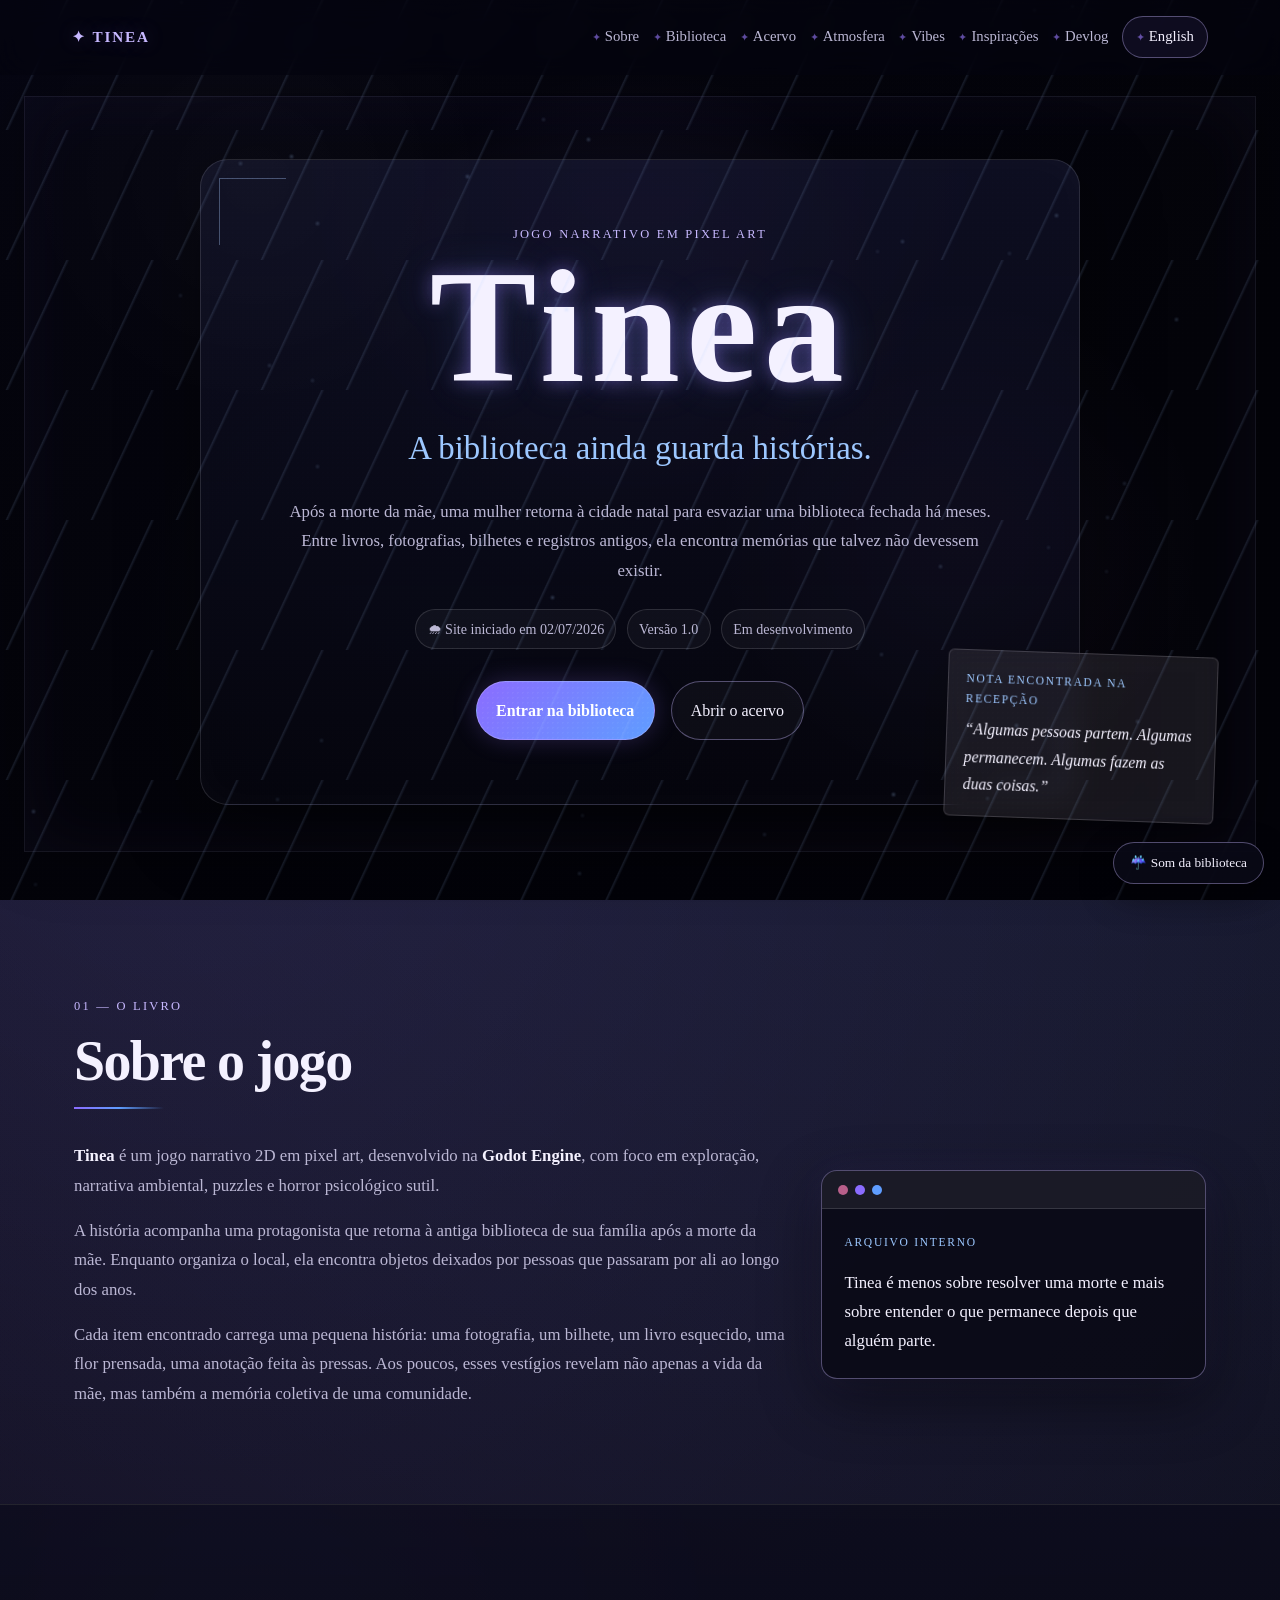
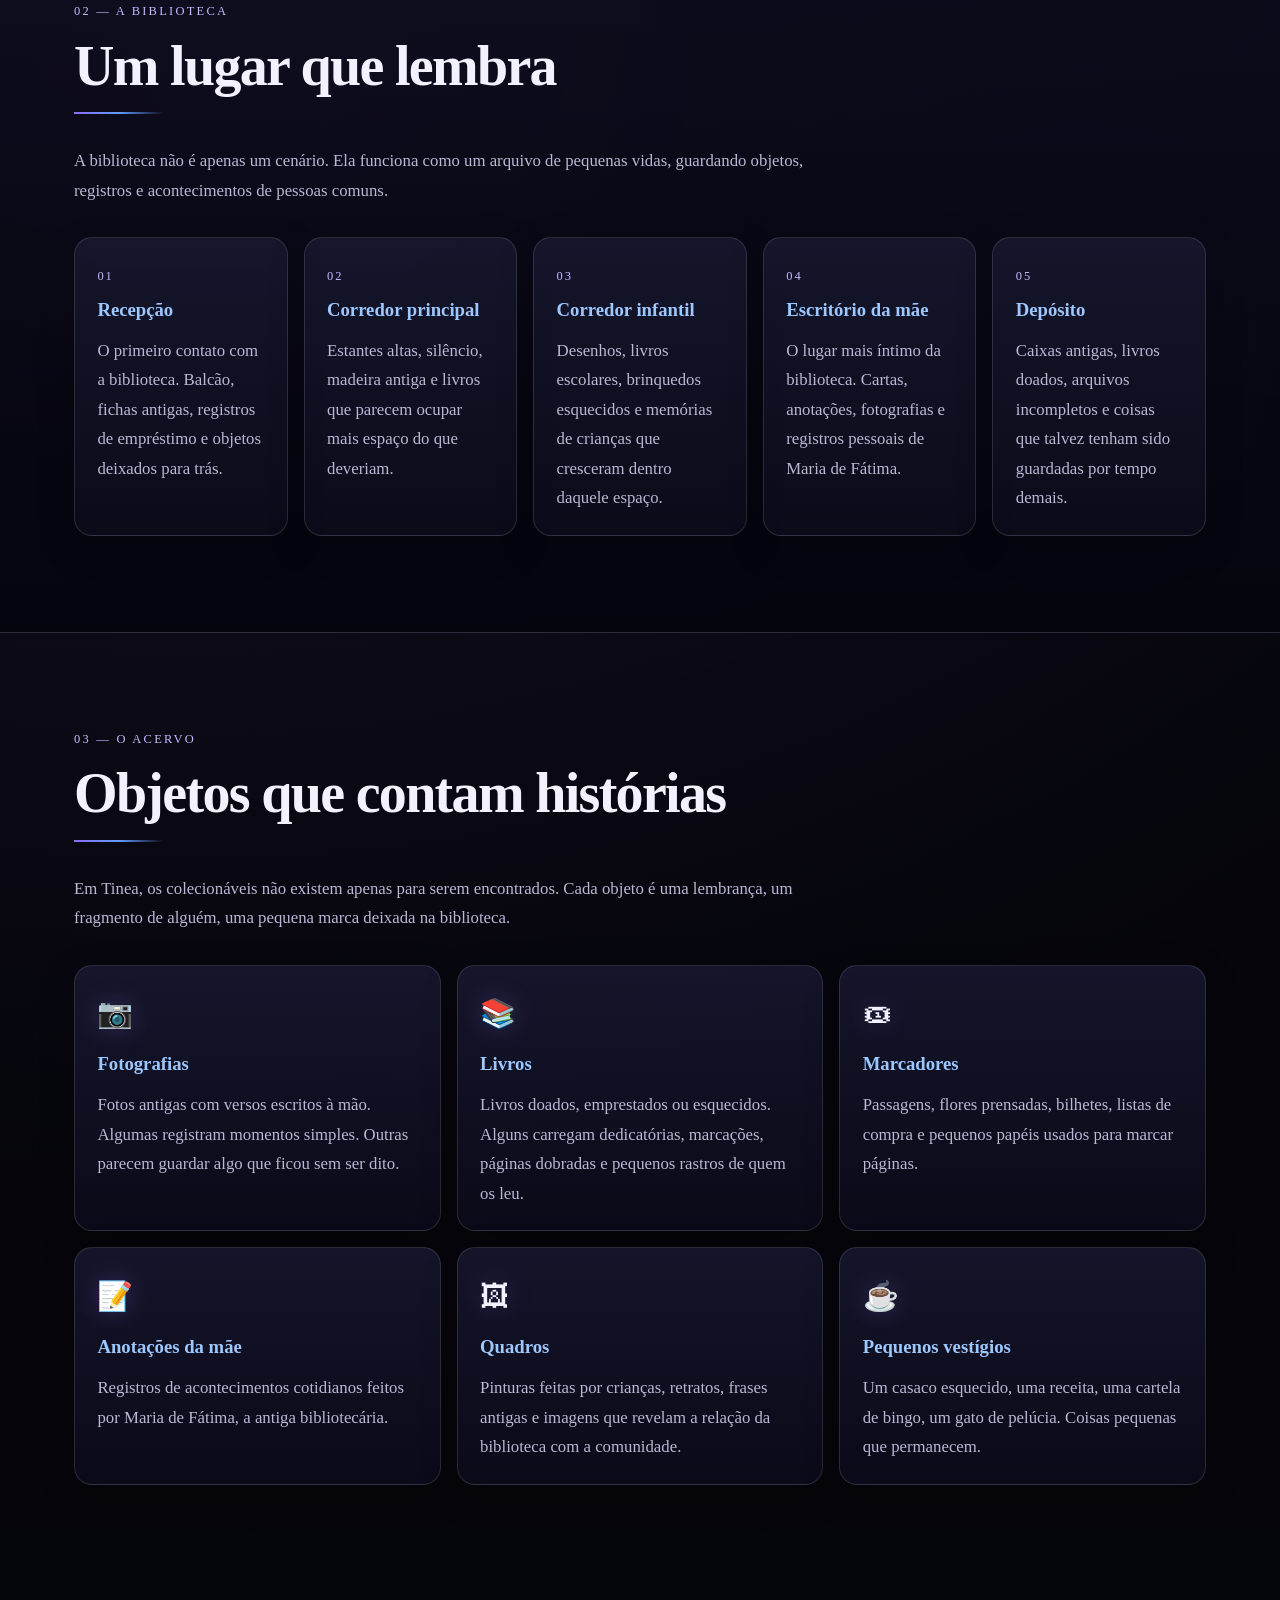
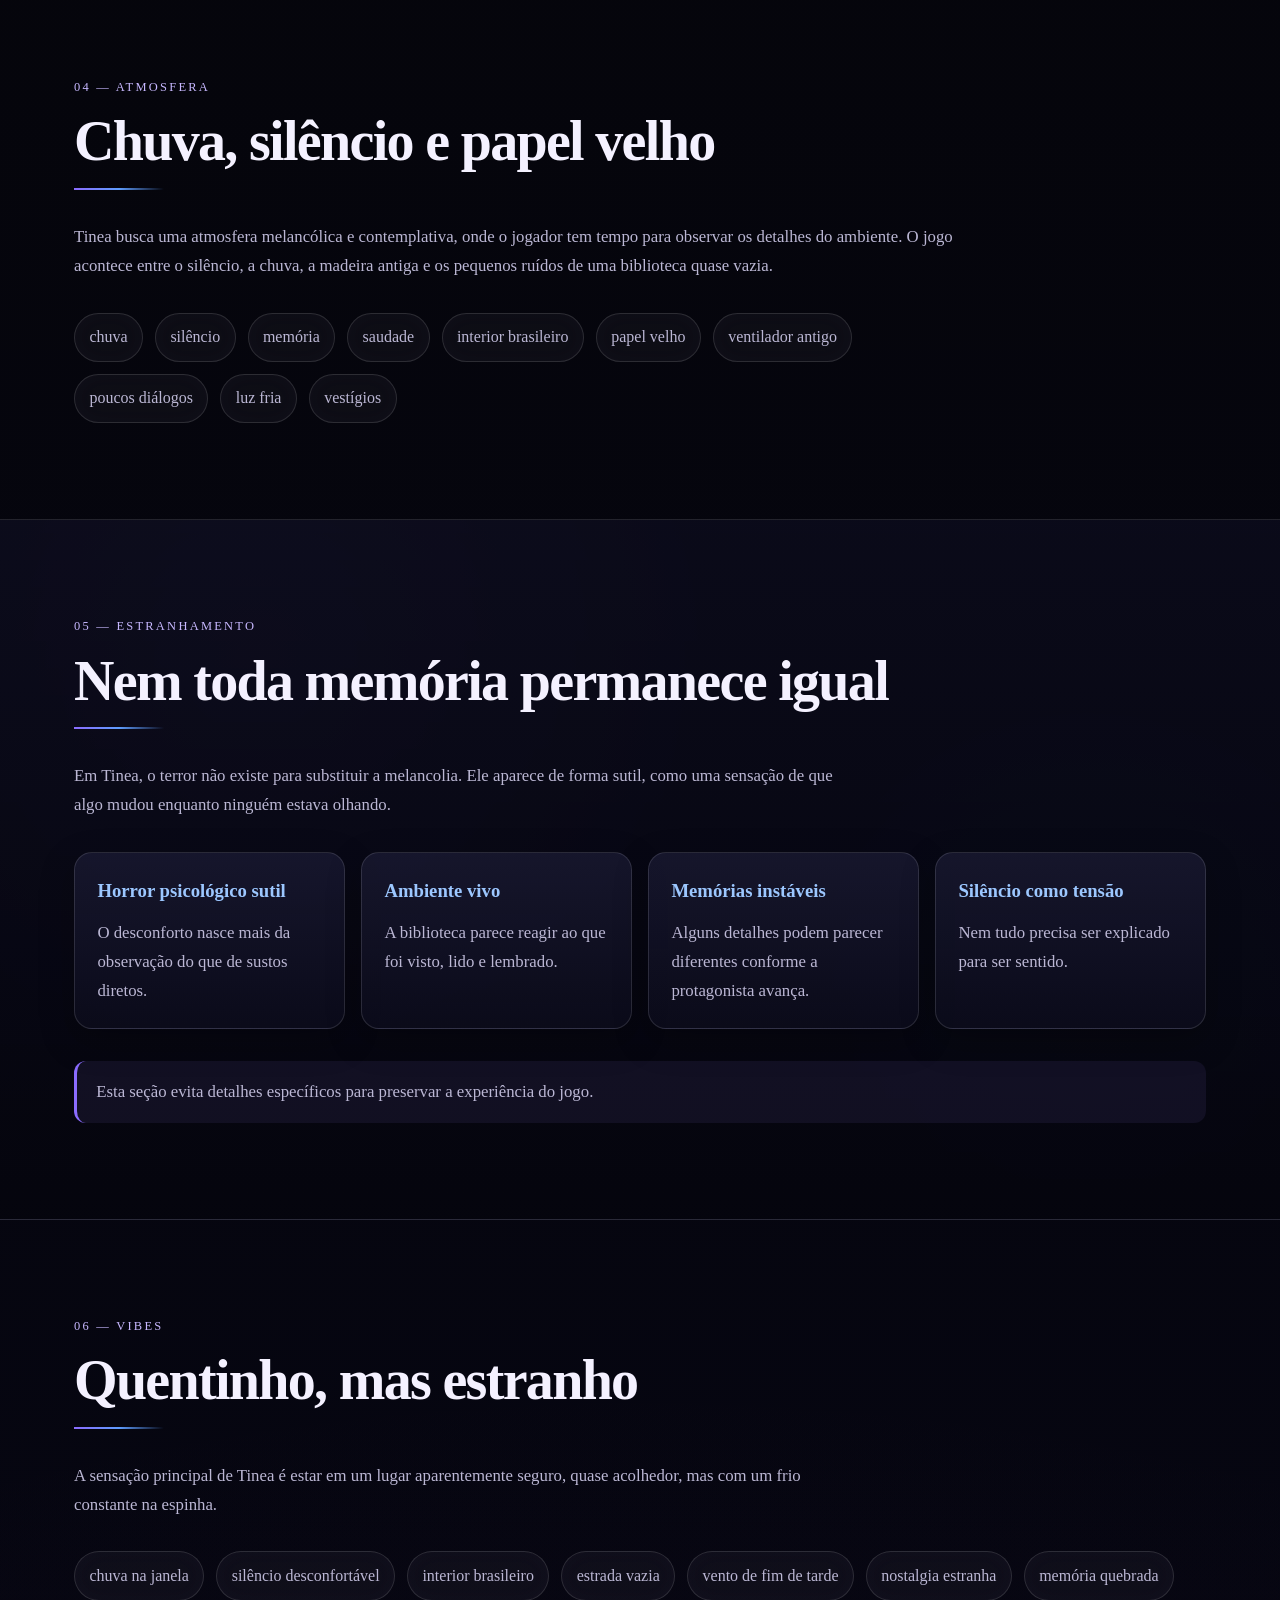
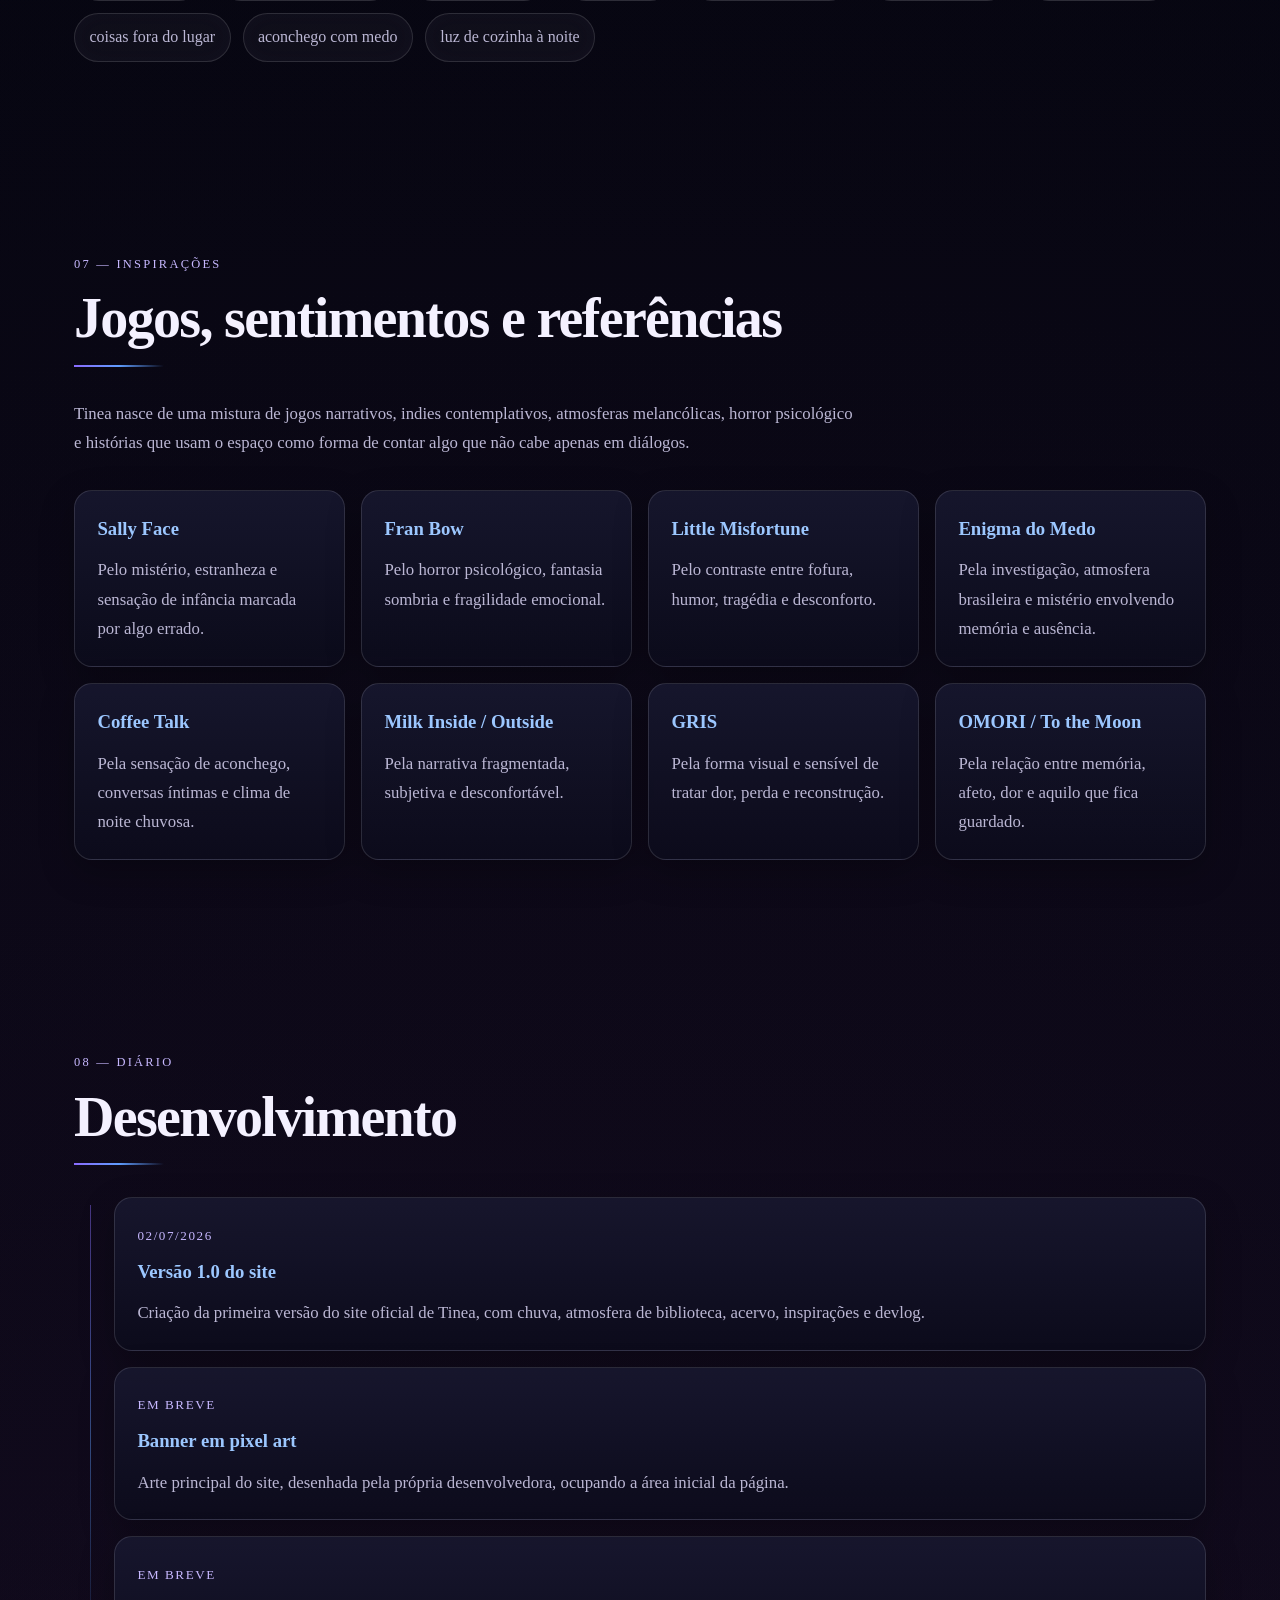
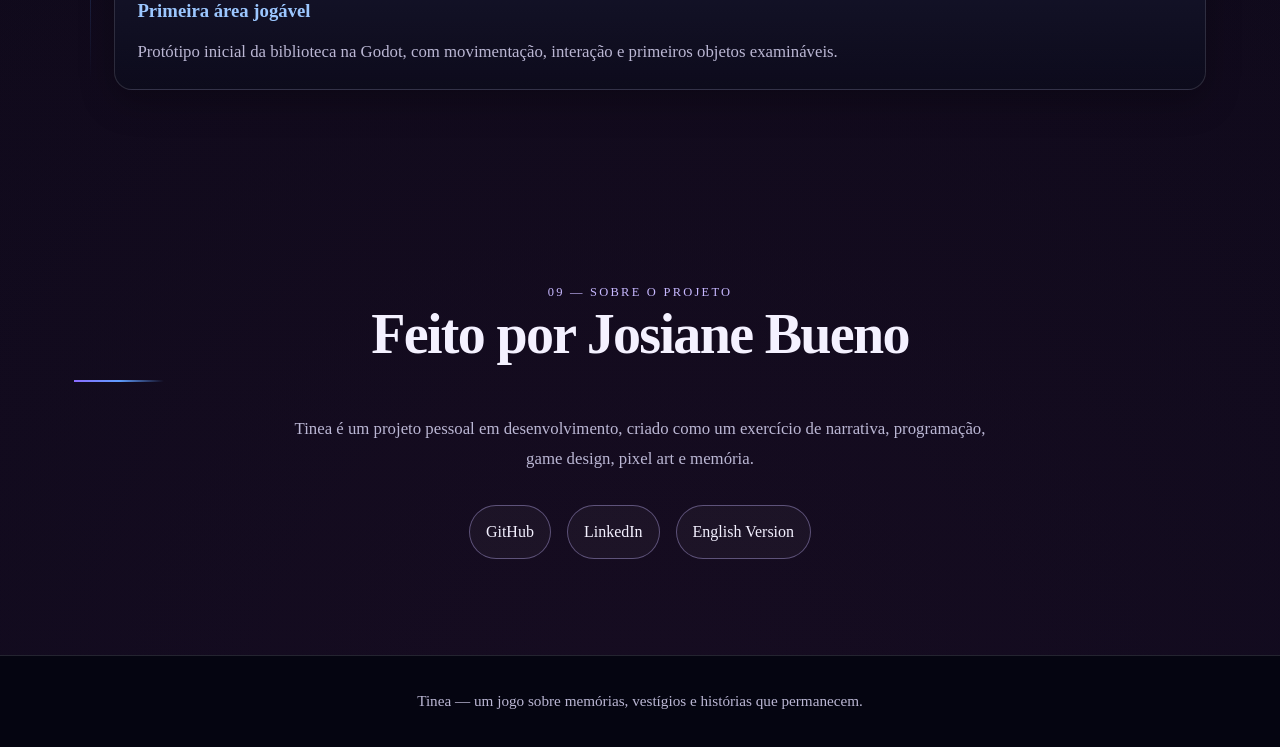
==== index.html @ 586c5338 "V1.0" ====
<!DOCTYPE html>
<html lang="pt-BR">
<head>
  <meta charset="UTF-8" />
  <meta name="viewport" content="width=device-width, initial-scale=1.0" />

  <title>Tinea | Jogo narrativo em pixel art</title>

  <meta
    name="description"
    content="Tinea é um jogo narrativo 2D em pixel art sobre memória, luto, chuva, biblioteca, pequenos vestígios e histórias que permanecem depois que alguém parte."
  />

  <link rel="stylesheet" href="style.css" />
</head>

<body>
  <div class="rain-layer" aria-hidden="true"></div>
  <div class="noise-layer" aria-hidden="true"></div>

  <button class="audio-toggle" type="button" aria-label="Ligar som ambiente">
    ☔ Som da biblioteca
  </button>

  <header class="site-header">
    <nav class="navbar">
      <a href="#inicio" class="logo">✦ Tinea</a>

      <div class="nav-links">
        <a href="#sobre">Sobre</a>
        <a href="#biblioteca">Biblioteca</a>
        <a href="#acervo">Acervo</a>
        <a href="#atmosfera">Atmosfera</a>
        <a href="#vibes">Vibes</a>
        <a href="#inspiracoes">Inspirações</a>
        <a href="#desenvolvimento">Devlog</a>
        <a href="en.html" class="language-button">English</a>
      </div>
    </nav>
  </header>

  <main>
    <section id="inicio" class="hero">
      <div class="hero-frame">
        <p class="eyebrow">jogo narrativo em pixel art</p>

        <h1>Tinea</h1>

        <p class="hero-subtitle">
          A biblioteca ainda guarda histórias.
        </p>

        <p class="hero-description">
          Após a morte da mãe, uma mulher retorna à cidade natal para esvaziar
          uma biblioteca fechada há meses. Entre livros, fotografias, bilhetes
          e registros antigos, ela encontra memórias que talvez não devessem existir.
        </p>

        <div class="status-row">
          <span>🌧 Site iniciado em 02/07/2026</span>
          <span>Versão 1.0</span>
          <span>Em desenvolvimento</span>
        </div>

        <div class="hero-buttons">
          <a href="#sobre" class="primary-button">Entrar na biblioteca</a>
          <a href="#acervo" class="secondary-button">Abrir o acervo</a>
        </div>
      </div>

      <div class="hero-note">
        <span>nota encontrada na recepção</span>
        <p>“Algumas pessoas partem. Algumas permanecem. Algumas fazem as duas coisas.”</p>
      </div>
    </section>

    <section id="sobre" class="section">
      <div class="section-header">
        <p class="section-label">01 — O livro</p>
        <h2>Sobre o jogo</h2>
      </div>

      <div class="two-columns">
        <div>
          <p>
            <strong>Tinea</strong> é um jogo narrativo 2D em pixel art,
            desenvolvido na <strong>Godot Engine</strong>, com foco em exploração,
            narrativa ambiental, puzzles e horror psicológico sutil.
          </p>

          <p>
            A história acompanha uma protagonista que retorna à antiga biblioteca
            de sua família após a morte da mãe. Enquanto organiza o local, ela
            encontra objetos deixados por pessoas que passaram por ali ao longo
            dos anos.
          </p>

          <p>
            Cada item encontrado carrega uma pequena história: uma fotografia,
            um bilhete, um livro esquecido, uma flor prensada, uma anotação feita
            às pressas. Aos poucos, esses vestígios revelam não apenas a vida da
            mãe, mas também a memória coletiva de uma comunidade.
          </p>
        </div>

        <aside class="pixel-window">
          <div class="window-bar">
            <span></span>
            <span></span>
            <span></span>
          </div>

          <div class="window-content">
            <p class="mini-title">arquivo interno</p>
            <p>
              Tinea é menos sobre resolver uma morte e mais sobre entender
              o que permanece depois que alguém parte.
            </p>
          </div>
        </aside>
      </div>
    </section>

    <section id="biblioteca" class="section dark-section">
      <div class="section-header">
        <p class="section-label">02 — A biblioteca</p>
        <h2>Um lugar que lembra</h2>
      </div>

      <p class="section-intro">
        A biblioteca não é apenas um cenário. Ela funciona como um arquivo de
        pequenas vidas, guardando objetos, registros e acontecimentos de pessoas comuns.
      </p>

      <div class="location-grid">
        <article class="location-card">
          <span class="room-number">01</span>
          <h3>Recepção</h3>
          <p>O primeiro contato com a biblioteca. Balcão, fichas antigas, registros de empréstimo e objetos deixados para trás.</p>
        </article>

        <article class="location-card">
          <span class="room-number">02</span>
          <h3>Corredor principal</h3>
          <p>Estantes altas, silêncio, madeira antiga e livros que parecem ocupar mais espaço do que deveriam.</p>
        </article>

        <article class="location-card">
          <span class="room-number">03</span>
          <h3>Corredor infantil</h3>
          <p>Desenhos, livros escolares, brinquedos esquecidos e memórias de crianças que cresceram dentro daquele espaço.</p>
        </article>

        <article class="location-card">
          <span class="room-number">04</span>
          <h3>Escritório da mãe</h3>
          <p>O lugar mais íntimo da biblioteca. Cartas, anotações, fotografias e registros pessoais de Maria de Fátima.</p>
        </article>

        <article class="location-card">
          <span class="room-number">05</span>
          <h3>Depósito</h3>
          <p>Caixas antigas, livros doados, arquivos incompletos e coisas que talvez tenham sido guardadas por tempo demais.</p>
        </article>
      </div>
    </section>

    <section id="acervo" class="section">
      <div class="section-header">
        <p class="section-label">03 — O acervo</p>
        <h2>Objetos que contam histórias</h2>
      </div>

      <p class="section-intro">
        Em Tinea, os colecionáveis não existem apenas para serem encontrados.
        Cada objeto é uma lembrança, um fragmento de alguém, uma pequena marca
        deixada na biblioteca.
      </p>

      <div class="collection-grid">
        <article class="collection-card">
          <span class="card-icon">📷</span>
          <h3>Fotografias</h3>
          <p>Fotos antigas com versos escritos à mão. Algumas registram momentos simples. Outras parecem guardar algo que ficou sem ser dito.</p>
        </article>

        <article class="collection-card">
          <span class="card-icon">📚</span>
          <h3>Livros</h3>
          <p>Livros doados, emprestados ou esquecidos. Alguns carregam dedicatórias, marcações, páginas dobradas e pequenos rastros de quem os leu.</p>
        </article>

        <article class="collection-card">
          <span class="card-icon">🎟</span>
          <h3>Marcadores</h3>
          <p>Passagens, flores prensadas, bilhetes, listas de compra e pequenos papéis usados para marcar páginas.</p>
        </article>

        <article class="collection-card">
          <span class="card-icon">📝</span>
          <h3>Anotações da mãe</h3>
          <p>Registros de acontecimentos cotidianos feitos por Maria de Fátima, a antiga bibliotecária.</p>
        </article>

        <article class="collection-card">
          <span class="card-icon">🖼</span>
          <h3>Quadros</h3>
          <p>Pinturas feitas por crianças, retratos, frases antigas e imagens que revelam a relação da biblioteca com a comunidade.</p>
        </article>

        <article class="collection-card">
          <span class="card-icon">☕</span>
          <h3>Pequenos vestígios</h3>
          <p>Um casaco esquecido, uma receita, uma cartela de bingo, um gato de pelúcia. Coisas pequenas que permanecem.</p>
        </article>
      </div>
    </section>

    <section id="atmosfera" class="section atmosphere-section">
      <div class="section-header">
        <p class="section-label">04 — Atmosfera</p>
        <h2>Chuva, silêncio e papel velho</h2>
      </div>

      <div class="atmosphere-content">
        <p>
          Tinea busca uma atmosfera melancólica e contemplativa, onde o jogador
          tem tempo para observar os detalhes do ambiente. O jogo acontece entre
          o silêncio, a chuva, a madeira antiga e os pequenos ruídos de uma
          biblioteca quase vazia.
        </p>

        <div class="word-list">
          <span>chuva</span>
          <span>silêncio</span>
          <span>memória</span>
          <span>saudade</span>
          <span>interior brasileiro</span>
          <span>papel velho</span>
          <span>ventilador antigo</span>
          <span>poucos diálogos</span>
          <span>luz fria</span>
          <span>vestígios</span>
        </div>
      </div>
    </section>

    <section id="estranhamento" class="section dark-section">
      <div class="section-header">
        <p class="section-label">05 — Estranhamento</p>
        <h2>Nem toda memória permanece igual</h2>
      </div>

      <p class="section-intro">
        Em Tinea, o terror não existe para substituir a melancolia. Ele aparece
        de forma sutil, como uma sensação de que algo mudou enquanto ninguém
        estava olhando.
      </p>

      <div class="feature-list">
        <div class="feature-item">
          <h3>Horror psicológico sutil</h3>
          <p>O desconforto nasce mais da observação do que de sustos diretos.</p>
        </div>

        <div class="feature-item">
          <h3>Ambiente vivo</h3>
          <p>A biblioteca parece reagir ao que foi visto, lido e lembrado.</p>
        </div>

        <div class="feature-item">
          <h3>Memórias instáveis</h3>
          <p>Alguns detalhes podem parecer diferentes conforme a protagonista avança.</p>
        </div>

        <div class="feature-item">
          <h3>Silêncio como tensão</h3>
          <p>Nem tudo precisa ser explicado para ser sentido.</p>
        </div>
      </div>

      <p class="spoiler-note">
        Esta seção evita detalhes específicos para preservar a experiência do jogo.
      </p>
    </section>

    <section id="vibes" class="section vibe-section">
      <div class="section-header">
        <p class="section-label">06 — Vibes</p>
        <h2>Quentinho, mas estranho</h2>
      </div>

      <p class="section-intro">
        A sensação principal de Tinea é estar em um lugar aparentemente seguro,
        quase acolhedor, mas com um frio constante na espinha.
      </p>

      <div class="vibe-grid">
        <span>chuva na janela</span>
        <span>silêncio desconfortável</span>
        <span>interior brasileiro</span>
        <span>estrada vazia</span>
        <span>vento de fim de tarde</span>
        <span>nostalgia estranha</span>
        <span>memória quebrada</span>
        <span>coisas fora do lugar</span>
        <span>aconchego com medo</span>
        <span>luz de cozinha à noite</span>
      </div>
    </section>

    <section id="inspiracoes" class="section inspiration-section">
      <div class="section-header">
        <p class="section-label">07 — Inspirações</p>
        <h2>Jogos, sentimentos e referências</h2>
      </div>

      <p class="section-intro">
        Tinea nasce de uma mistura de jogos narrativos, indies contemplativos,
        atmosferas melancólicas, horror psicológico e histórias que usam o espaço
        como forma de contar algo que não cabe apenas em diálogos.
      </p>

      <div class="inspiration-grid">
        <article class="inspiration-card">
          <h3>Sally Face</h3>
          <p>Pelo mistério, estranheza e sensação de infância marcada por algo errado.</p>
        </article>

        <article class="inspiration-card">
          <h3>Fran Bow</h3>
          <p>Pelo horror psicológico, fantasia sombria e fragilidade emocional.</p>
        </article>

        <article class="inspiration-card">
          <h3>Little Misfortune</h3>
          <p>Pelo contraste entre fofura, humor, tragédia e desconforto.</p>
        </article>

        <article class="inspiration-card">
          <h3>Enigma do Medo</h3>
          <p>Pela investigação, atmosfera brasileira e mistério envolvendo memória e ausência.</p>
        </article>

        <article class="inspiration-card">
          <h3>Coffee Talk</h3>
          <p>Pela sensação de aconchego, conversas íntimas e clima de noite chuvosa.</p>
        </article>

        <article class="inspiration-card">
          <h3>Milk Inside / Outside</h3>
          <p>Pela narrativa fragmentada, subjetiva e desconfortável.</p>
        </article>

        <article class="inspiration-card">
          <h3>GRIS</h3>
          <p>Pela forma visual e sensível de tratar dor, perda e reconstrução.</p>
        </article>

        <article class="inspiration-card">
          <h3>OMORI / To the Moon</h3>
          <p>Pela relação entre memória, afeto, dor e aquilo que fica guardado.</p>
        </article>
      </div>
    </section>

    <section id="desenvolvimento" class="section">
      <div class="section-header">
        <p class="section-label">08 — Diário</p>
        <h2>Desenvolvimento</h2>
      </div>

      <div class="timeline">
        <article class="timeline-item">
          <span class="timeline-date">02/07/2026</span>
          <h3>Versão 1.0 do site</h3>
          <p>
            Criação da primeira versão do site oficial de Tinea, com chuva,
            atmosfera de biblioteca, acervo, inspirações e devlog.
          </p>
        </article>

        <article class="timeline-item">
          <span class="timeline-date">Em breve</span>
          <h3>Banner em pixel art</h3>
          <p>
            Arte principal do site, desenhada pela própria desenvolvedora,
            ocupando a área inicial da página.
          </p>
        </article>

        <article class="timeline-item">
          <span class="timeline-date">Em breve</span>
          <h3>Primeira área jogável</h3>
          <p>
            Protótipo inicial da biblioteca na Godot, com movimentação,
            interação e primeiros objetos examináveis.
          </p>
        </article>
      </div>
    </section>

    <section id="contato" class="section contact-section">
      <div class="section-header">
        <p class="section-label">09 — Sobre o projeto</p>
        <h2>Feito por Josiane Bueno</h2>
      </div>

      <p>
        Tinea é um projeto pessoal em desenvolvimento, criado como um exercício
        de narrativa, programação, game design, pixel art e memória.
      </p>

      <div class="contact-links">
        <a href="https://github.com/Satomoit" target="_blank">GitHub</a>
        <a href="https://www.linkedin.com/in/josiane-de-f%C3%A1tima-bueno-362461326/" target="_blank">LinkedIn</a>
        <a href="en.html">English Version</a>
      </div>
    </section>
  </main>

  <footer class="footer">
    <p>Tinea — um jogo sobre memórias, vestígios e histórias que permanecem.</p>
  </footer>

  <script src="script.js"></script>
</body>
</html>
---- style.css ----
:root {
  --bg: #05050b;
  --bg-2: #09091a;
  --bg-soft: #101126;
  --bg-card: rgba(18, 18, 36, 0.78);

  --text: #f4f1ff;
  --muted: #bbb7d4;

  --purple: #9b7cff;
  --purple-soft: #c7b8ff;
  --purple-dark: #4c367a;

  --blue: #6aa9ff;
  --blue-soft: #a8ccff;
  --blue-dark: #273f78;

  --wine: #7c2f58;
  --wine-soft: #b85f8a;

  --border: rgba(244, 241, 255, 0.13);
  --border-strong: rgba(199, 184, 255, 0.38);

  --shadow: rgba(0, 0, 0, 0.62);
  --glow-purple: rgba(155, 124, 255, 0.35);
  --glow-blue: rgba(106, 169, 255, 0.22);
}

* {
  box-sizing: border-box;
  margin: 0;
  padding: 0;
}

html {
  scroll-behavior: smooth;
  background: var(--bg);
}

body {
  min-height: 100vh;
  color: var(--text);
  font-family: Georgia, "Times New Roman", serif;
  line-height: 1.75;
  overflow-x: hidden;
  background:
    radial-gradient(circle at 15% 10%, rgba(155, 124, 255, 0.18), transparent 32%),
    radial-gradient(circle at 85% 0%, rgba(106, 169, 255, 0.14), transparent 30%),
    radial-gradient(circle at 50% 100%, rgba(124, 47, 88, 0.13), transparent 36%),
    linear-gradient(180deg, #030309 0%, var(--bg) 42%, #070719 100%);
}

body::before {
  content: "";
  position: fixed;
  inset: 0;
  pointer-events: none;
  z-index: 0;
  background:
    linear-gradient(rgba(255, 255, 255, 0.025) 1px, transparent 1px),
    linear-gradient(90deg, rgba(255, 255, 255, 0.022) 1px, transparent 1px);
  background-size: 26px 26px;
  mask-image: linear-gradient(to bottom, black, transparent 92%);
  opacity: 0.24;
}

body::after {
  content: "";
  position: fixed;
  inset: 0;
  pointer-events: none;
  z-index: 0;
  background:
    radial-gradient(circle at 20% 20%, rgba(255, 255, 255, 0.04), transparent 18%),
    radial-gradient(circle at 75% 60%, rgba(155, 124, 255, 0.06), transparent 22%);
  mix-blend-mode: screen;
  opacity: 0.5;
}

a {
  color: inherit;
  text-decoration: none;
}

p {
  color: var(--muted);
  font-size: 1.05rem;
}

strong {
  color: var(--text);
}

/* Layers */

.rain-layer,
.noise-layer {
  position: fixed;
  inset: 0;
  pointer-events: none;
}

.rain-layer {
  z-index: 2;
  opacity: 0.22;
  overflow: hidden;
  background-image:
    linear-gradient(115deg, transparent 0%, transparent 45%, rgba(168, 204, 255, 0.55) 46%, transparent 48%, transparent 100%);
  background-size: 85px 130px;
  animation: rainFall 0.8s linear infinite;
}

.noise-layer {
  z-index: 3;
  opacity: 0.07;
  background-image:
    radial-gradient(circle, rgba(255,255,255,0.65) 1px, transparent 1px);
  background-size: 5px 5px;
  mix-blend-mode: overlay;
}

.rain-drop {
  position: absolute;
  top: -120px;
  width: 1px;
  height: 90px;
  background: linear-gradient(
    to bottom,
    transparent,
    rgba(168, 204, 255, 0.65),
    transparent
  );
  transform: rotate(14deg);
  animation: rainDropFall linear infinite;
}

@keyframes rainFall {
  from {
    background-position: 0 0;
  }

  to {
    background-position: -85px 130px;
  }
}

@keyframes rainDropFall {
  from {
    transform: translateY(-120px) translateX(0) rotate(14deg);
  }

  to {
    transform: translateY(120vh) translateX(-70px) rotate(14deg);
  }
}

/* Header */

.site-header {
  position: fixed;
  top: 0;
  width: 100%;
  z-index: 50;
  background: rgba(5, 5, 14, 0.58);
  border-bottom: 1px solid transparent;
  backdrop-filter: blur(14px);
  transition: 0.3s ease;
}

.site-header.scrolled {
  background: rgba(5, 5, 14, 0.92);
  border-bottom: 1px solid var(--border);
  box-shadow: 0 8px 40px rgba(0, 0, 0, 0.35);
}

.navbar {
  max-width: 1180px;
  margin: 0 auto;
  padding: 1rem 1.4rem;
  display: flex;
  justify-content: space-between;
  align-items: center;
  gap: 1rem;
  position: relative;
  z-index: 4;
}

.logo {
  font-weight: 700;
  letter-spacing: 0.12em;
  color: var(--purple-soft);
  text-transform: uppercase;
  font-size: 0.95rem;
  text-shadow: 0 0 18px var(--glow-purple);
}

.nav-links {
  display: flex;
  align-items: center;
  gap: 0.85rem;
  flex-wrap: wrap;
  font-size: 0.92rem;
}

.nav-links a {
  color: var(--muted);
  transition: 0.2s ease;
  position: relative;
}

.nav-links a::before {
  content: "✦";
  margin-right: 0.25rem;
  color: rgba(155, 124, 255, 0.6);
  font-size: 0.7rem;
}

.nav-links a:hover {
  color: var(--text);
  text-shadow: 0 0 14px var(--glow-blue);
}

.language-button {
  padding: 0.45rem 0.8rem;
  border: 1px solid var(--border-strong);
  border-radius: 999px;
  color: var(--text) !important;
  background: rgba(155, 124, 255, 0.08);
}

.language-button:hover {
  background: rgba(155, 124, 255, 0.16);
}

/* Audio */

.audio-toggle {
  position: fixed;
  right: 1rem;
  bottom: 1rem;
  z-index: 60;
  border: 1px solid var(--border-strong);
  border-radius: 999px;
  padding: 0.75rem 1rem;
  color: var(--text);
  background: rgba(10, 10, 24, 0.82);
  backdrop-filter: blur(12px);
  cursor: pointer;
  box-shadow: 0 14px 34px rgba(0, 0, 0, 0.35);
  transition: 0.2s ease;
  font-family: inherit;
}

.audio-toggle:hover {
  transform: translateY(-3px);
  background: rgba(155, 124, 255, 0.14);
}

.audio-toggle.is-playing {
  border-color: rgba(168, 204, 255, 0.7);
  box-shadow:
    0 14px 34px rgba(0, 0, 0, 0.35),
    0 0 24px rgba(106, 169, 255, 0.2);
}

/* Hero */

.hero {
  min-height: 100vh;
  padding: 9rem 1.5rem 5rem;
  display: flex;
  align-items: center;
  justify-content: center;
  position: relative;
  isolation: isolate;
}

.hero::before {
  content: "";
  position: absolute;
  inset: 0;
  z-index: -2;
  background:
    linear-gradient(rgba(3, 3, 9, 0.38), rgba(3, 3, 9, 0.92)),
    radial-gradient(circle at 50% 38%, rgba(155, 124, 255, 0.24), transparent 32%),
    radial-gradient(circle at 35% 70%, rgba(106, 169, 255, 0.13), transparent 30%),
    radial-gradient(circle at 70% 75%, rgba(124, 47, 88, 0.15), transparent 28%),
    linear-gradient(135deg, #080819, #030309 70%);
}

.hero::after {
  content: "";
  position: absolute;
  inset: 6rem 1.5rem 3rem;
  z-index: -1;
  border: 1px solid rgba(199, 184, 255, 0.12);
  box-shadow:
    inset 0 0 70px rgba(155, 124, 255, 0.06),
    0 0 70px rgba(0, 0, 0, 0.4);
  opacity: 0.8;
}

.hero-frame {
  width: min(880px, 100%);
  text-align: center;
  padding: clamp(2rem, 6vw, 4rem);
  border: 1px solid var(--border);
  border-radius: 28px;
  background:
    linear-gradient(180deg, rgba(16, 17, 38, 0.82), rgba(5, 5, 14, 0.72)),
    radial-gradient(circle at top, rgba(155, 124, 255, 0.15), transparent 45%);
  box-shadow:
    0 22px 80px rgba(0, 0, 0, 0.45),
    inset 0 0 40px rgba(255, 255, 255, 0.025);
  position: relative;
}

.hero-frame::before,
.hero-frame::after {
  content: "";
  position: absolute;
  width: 66px;
  height: 66px;
  border-color: rgba(168, 204, 255, 0.35);
  border-style: solid;
}

.hero-frame::before {
  left: 18px;
  top: 18px;
  border-width: 1px 0 0 1px;
}

.hero-frame::after {
  right: 18px;
  bottom: 18px;
  border-width: 0 1px 1px 0;
}

.eyebrow,
.section-label {
  color: var(--purple-soft);
  text-transform: uppercase;
  letter-spacing: 0.18em;
  font-size: 0.78rem;
  margin-bottom: 0.8rem;
}

.hero h1 {
  font-size: clamp(4.8rem, 13vw, 10rem);
  line-height: 0.85;
  color: var(--text);
  letter-spacing: 0.04em;
  text-shadow:
    0 0 18px rgba(155, 124, 255, 0.45),
    0 0 45px rgba(106, 169, 255, 0.2);
}

.hero-subtitle {
  margin-top: 1.6rem;
  font-size: clamp(1.4rem, 3vw, 2.05rem);
  color: var(--blue-soft);
}

.hero-description {
  max-width: 720px;
  margin: 1.2rem auto 0;
}

.status-row {
  margin: 1.5rem auto 0;
  max-width: 760px;
  display: flex;
  justify-content: center;
  gap: 0.65rem;
  flex-wrap: wrap;
}

.status-row span {
  padding: 0.42rem 0.7rem;
  border: 1px solid var(--border);
  border-radius: 999px;
  color: var(--muted);
  background: rgba(255, 255, 255, 0.035);
  font-size: 0.88rem;
}

.hero-buttons {
  margin-top: 2rem;
  display: flex;
  justify-content: center;
  gap: 1rem;
  flex-wrap: wrap;
}

.primary-button,
.secondary-button {
  padding: 0.9rem 1.2rem;
  border-radius: 999px;
  border: 1px solid var(--border-strong);
  transition: 0.2s ease;
  position: relative;
  overflow: hidden;
}

.primary-button {
  background: linear-gradient(135deg, var(--purple), var(--blue));
  color: white;
  font-weight: 700;
  box-shadow: 0 0 24px rgba(155, 124, 255, 0.22);
}

.secondary-button {
  background: rgba(255, 255, 255, 0.03);
  color: var(--text);
}

.primary-button:hover,
.secondary-button:hover {
  transform: translateY(-3px);
  box-shadow: 0 14px 32px var(--shadow);
}

.hero-note {
  position: absolute;
  right: clamp(1rem, 5vw, 5rem);
  bottom: clamp(1rem, 7vw, 5rem);
  max-width: 270px;
  padding: 1.1rem;
  transform: rotate(2deg);
  background: rgba(244, 241, 255, 0.08);
  border: 1px solid rgba(244, 241, 255, 0.16);
  border-radius: 6px;
  backdrop-filter: blur(10px);
  box-shadow: 0 20px 50px rgba(0,0,0,0.35);
}

.hero-note span {
  display: block;
  color: var(--blue-soft);
  font-size: 0.72rem;
  letter-spacing: 0.14em;
  text-transform: uppercase;
  margin-bottom: 0.45rem;
}

.hero-note p {
  color: var(--text);
  font-size: 0.98rem;
  font-style: italic;
}

/* Sections */

.section {
  max-width: 1180px;
  margin: 0 auto;
  padding: 6rem 1.5rem;
  position: relative;
  z-index: 4;
}

.dark-section {
  max-width: none;
  padding-inline: calc((100% - 1180px) / 2 + 1.5rem);
  background:
    linear-gradient(180deg, rgba(12, 12, 28, 0.86), rgba(5, 5, 14, 0.96)),
    radial-gradient(circle at 20% 20%, rgba(155, 124, 255, 0.14), transparent 42%),
    radial-gradient(circle at 85% 70%, rgba(106, 169, 255, 0.08), transparent 32%);
  border-block: 1px solid var(--border);
}

.section-header {
  margin-bottom: 2rem;
}

.section h2 {
  font-size: clamp(2rem, 5vw, 3.5rem);
  line-height: 1.08;
  letter-spacing: -0.03em;
}

.section h2::after {
  content: "";
  display: block;
  margin-top: 1rem;
  width: 90px;
  height: 2px;
  background: linear-gradient(90deg, var(--purple), var(--blue), transparent);
}

.section-intro {
  max-width: 780px;
  margin-bottom: 2rem;
}

.two-columns {
  display: grid;
  grid-template-columns: minmax(0, 1.3fr) minmax(260px, 0.7fr);
  gap: 2rem;
  align-items: center;
}

.two-columns p + p {
  margin-top: 1rem;
}

/* Window */

.pixel-window {
  border: 1px solid var(--border-strong);
  border-radius: 16px;
  overflow: hidden;
  background: rgba(10, 10, 22, 0.86);
  box-shadow:
    0 20px 60px rgba(0, 0, 0, 0.45),
    0 0 35px rgba(155, 124, 255, 0.08);
}

.window-bar {
  height: 38px;
  display: flex;
  align-items: center;
  gap: 0.45rem;
  padding: 0 1rem;
  background: rgba(244, 241, 255, 0.06);
  border-bottom: 1px solid var(--border);
}

.window-bar span {
  width: 10px;
  height: 10px;
  border-radius: 50%;
}

.window-bar span:nth-child(1) {
  background: var(--wine-soft);
}

.window-bar span:nth-child(2) {
  background: var(--purple);
}

.window-bar span:nth-child(3) {
  background: var(--blue);
}

.window-content {
  padding: 1.4rem;
}

.window-content .mini-title {
  color: var(--blue-soft);
  text-transform: uppercase;
  letter-spacing: 0.15em;
  font-size: 0.72rem;
  margin-bottom: 0.75rem;
}

.window-content p:last-child {
  color: var(--text);
}

/* Cards */

.location-grid,
.collection-grid,
.feature-list,
.inspiration-grid {
  display: grid;
  gap: 1rem;
}

.location-grid {
  grid-template-columns: repeat(5, 1fr);
}

.collection-grid {
  grid-template-columns: repeat(3, 1fr);
}

.feature-list,
.inspiration-grid {
  grid-template-columns: repeat(4, 1fr);
}

.location-card,
.collection-card,
.feature-item,
.inspiration-card,
.devlog-card,
.roadmap,
.timeline-item {
  border: 1px solid var(--border);
  background:
    linear-gradient(180deg, rgba(24, 24, 48, 0.86), rgba(12, 12, 28, 0.82));
  border-radius: 18px;
  padding: 1.4rem;
  box-shadow: 0 12px 34px rgba(0,0,0,0.25);
  transition: 0.22s ease;
  position: relative;
  overflow: hidden;
}

.location-card::before,
.collection-card::before,
.feature-item::before,
.inspiration-card::before,
.timeline-item::before {
  content: "";
  position: absolute;
  inset: 0;
  background:
    linear-gradient(135deg, rgba(155, 124, 255, 0.08), transparent 45%),
    radial-gradient(circle at 100% 0%, rgba(106, 169, 255, 0.08), transparent 35%);
  opacity: 0;
  transition: 0.22s ease;
}

.location-card:hover,
.collection-card:hover,
.feature-item:hover,
.inspiration-card:hover,
.timeline-item:hover {
  transform: translateY(-5px) rotate(-0.4deg);
  border-color: rgba(199, 184, 255, 0.45);
  box-shadow:
    0 18px 42px rgba(0,0,0,0.34),
    0 0 24px rgba(155, 124, 255, 0.1);
}

.location-card:hover::before,
.collection-card:hover::before,
.feature-item:hover::before,
.inspiration-card:hover::before,
.timeline-item:hover::before {
  opacity: 1;
}

.location-card h3,
.collection-card h3,
.feature-item h3,
.inspiration-card h3,
.roadmap h3,
.devlog-card h3,
.timeline-item h3 {
  color: var(--blue-soft);
  margin-bottom: 0.6rem;
  position: relative;
}

.location-card p,
.collection-card p,
.feature-item p,
.inspiration-card p,
.timeline-item p {
  position: relative;
}

.room-number {
  display: inline-block;
  color: var(--purple-soft);
  font-size: 0.78rem;
  letter-spacing: 0.16em;
  margin-bottom: 0.4rem;
}

.card-icon {
  display: block;
  font-size: 1.8rem;
  margin-bottom: 0.6rem;
  filter: drop-shadow(0 0 12px rgba(155, 124, 255, 0.22));
}

/* Atmosphere and vibes */

.atmosphere-content {
  max-width: 920px;
}

.word-list,
.vibe-grid {
  margin-top: 2rem;
  display: flex;
  flex-wrap: wrap;
  gap: 0.75rem;
}

.word-list span,
.vibe-grid span {
  padding: 0.6rem 0.9rem;
  border: 1px solid var(--border);
  border-radius: 999px;
  color: var(--muted);
  background: rgba(255,255,255,0.035);
  box-shadow: inset 0 0 20px rgba(155, 124, 255, 0.025);
  transition: 0.2s ease;
}

.vibe-grid span:hover,
.word-list span:hover {
  color: var(--text);
  border-color: rgba(199, 184, 255, 0.5);
  transform: translateY(-2px);
}

.spoiler-note {
  margin-top: 2rem;
  padding: 1rem 1.2rem;
  border-left: 3px solid var(--purple);
  background: rgba(155, 124, 255, 0.08);
  color: var(--muted);
  border-radius: 12px;
}

/* Timeline */

.timeline {
  display: grid;
  gap: 1rem;
  position: relative;
}

.timeline::before {
  content: "";
  position: absolute;
  left: 1rem;
  top: 0.5rem;
  bottom: 0.5rem;
  width: 1px;
  background: linear-gradient(var(--purple), var(--blue), transparent);
  opacity: 0.45;
}

.timeline-item {
  margin-left: 2.5rem;
}

.timeline-date {
  display: inline-block;
  color: var(--purple-soft);
  font-size: 0.82rem;
  letter-spacing: 0.12em;
  text-transform: uppercase;
  margin-bottom: 0.5rem;
}

/* Contact */

.contact-section {
  text-align: center;
}

.contact-section p {
  max-width: 700px;
  margin: 0 auto;
}

.contact-links {
  margin-top: 2rem;
  display: flex;
  justify-content: center;
  gap: 1rem;
  flex-wrap: wrap;
}

.contact-links a {
  border: 1px solid var(--border-strong);
  border-radius: 999px;
  padding: 0.75rem 1rem;
  color: var(--text);
  background: rgba(255,255,255,0.035);
  transition: 0.2s ease;
}

.contact-links a:hover {
  color: white;
  background: rgba(155, 124, 255, 0.14);
  transform: translateY(-3px);
}

/* Footer */

.footer {
  position: relative;
  z-index: 4;
  padding: 2rem 1rem;
  text-align: center;
  border-top: 1px solid var(--border);
  background: #050511;
}

.footer p {
  font-size: 0.95rem;
}

/* Animation */

.fade-in {
  opacity: 0;
  transform: translateY(28px);
  transition: opacity 0.8s ease, transform 0.8s ease;
}

.fade-in.visible {
  opacity: 1;
  transform: translateY(0);
}

.dust-particles {
  position: fixed;
  inset: 0;
  pointer-events: none;
  z-index: 1;
  overflow: hidden;
}

.dust-particles span {
  position: absolute;
  width: 3px;
  height: 3px;
  background: rgba(168, 204, 255, 0.42);
  border-radius: 50%;
  filter: blur(1px);
  animation: floatDust linear infinite;
}

@keyframes floatDust {
  0% {
    transform: translateY(0) translateX(0);
    opacity: 0;
  }

  20% {
    opacity: 0.75;
  }

  100% {
    transform: translateY(-120px) translateX(35px);
    opacity: 0;
  }
}

.title-ready {
  animation: titleGlow 3s ease-in-out infinite alternate;
}

@keyframes titleGlow {
  from {
    text-shadow:
      0 0 18px rgba(155, 124, 255, 0.45),
      0 0 45px rgba(106, 169, 255, 0.2);
  }

  to {
    text-shadow:
      0 0 26px rgba(155, 124, 255, 0.72),
      0 0 60px rgba(106, 169, 255, 0.34);
  }
}

/* Moods */

.mood-morning {
  --purple: #a994ff;
  --blue: #82bdff;
  --blue-soft: #c6ddff;
}

.mood-afternoon {
  --purple: #9b7cff;
  --blue: #6aa9ff;
  --blue-soft: #a8ccff;
}

.mood-night {
  --purple: #8b6cff;
  --blue: #5f9dff;
  --blue-soft: #9cc7ff;
}

/* Responsive */

@media (max-width: 1000px) {
  .hero-note {
    position: static;
    margin: 2rem auto 0;
  }

  .location-grid {
    grid-template-columns: repeat(2, 1fr);
  }

  .feature-list,
  .inspiration-grid {
    grid-template-columns: repeat(2, 1fr);
  }
}

@media (max-width: 900px) {
  .navbar {
    flex-direction: column;
  }

  .two-columns,
  .collection-grid {
    grid-template-columns: 1fr;
  }

  .dark-section {
    padding-inline: 1.5rem;
  }
}

@media (max-width: 600px) {
  .nav-links {
    justify-content: center;
    font-size: 0.82rem;
  }

  .nav-links a::before {
    display: none;
  }

  .hero {
    padding-top: 10rem;
  }

  .hero-frame {
    padding: 2rem 1.2rem;
  }

  .hero h1 {
    font-size: clamp(3.8rem, 20vw, 5.4rem);
  }

  .location-grid,
  .feature-list,
  .inspiration-grid {
    grid-template-columns: 1fr;
  }

  .section {
    padding-block: 4rem;
  }

  .audio-toggle {
    left: 1rem;
    right: 1rem;
    text-align: center;
  }
}
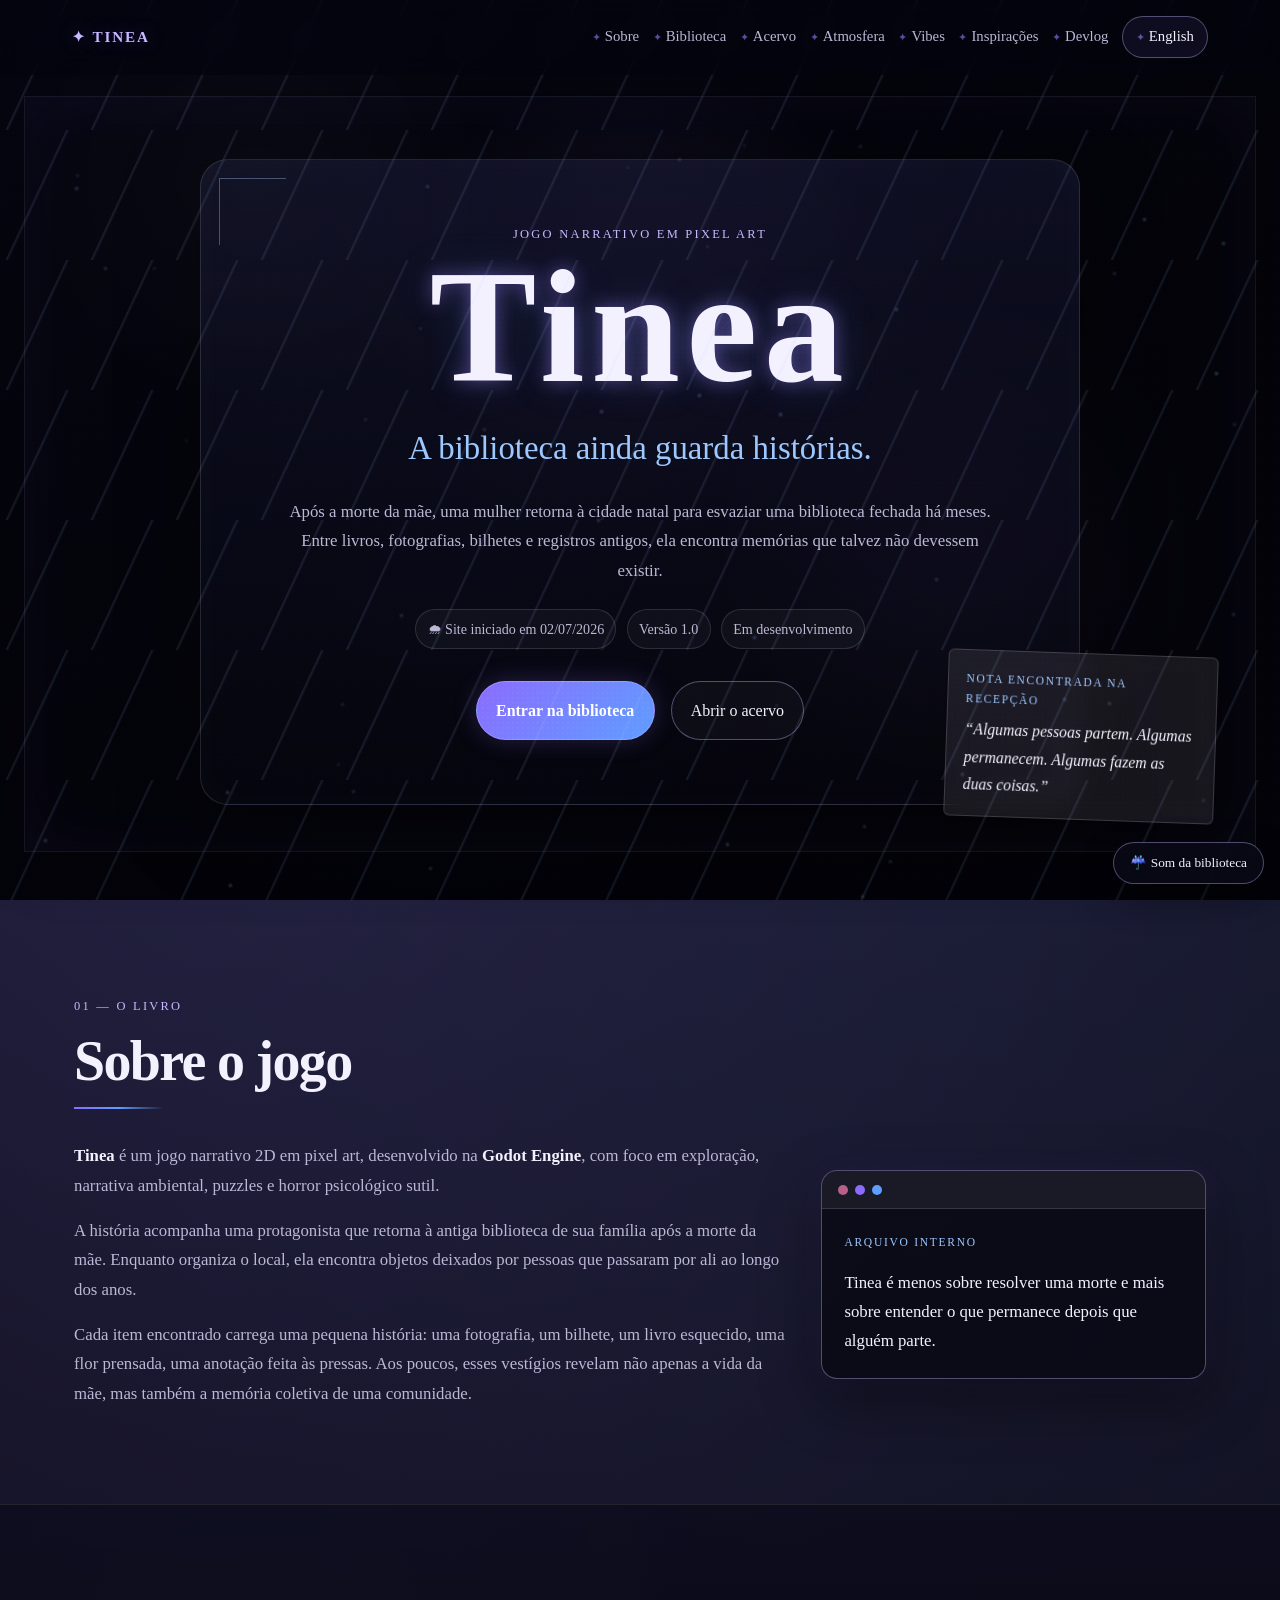
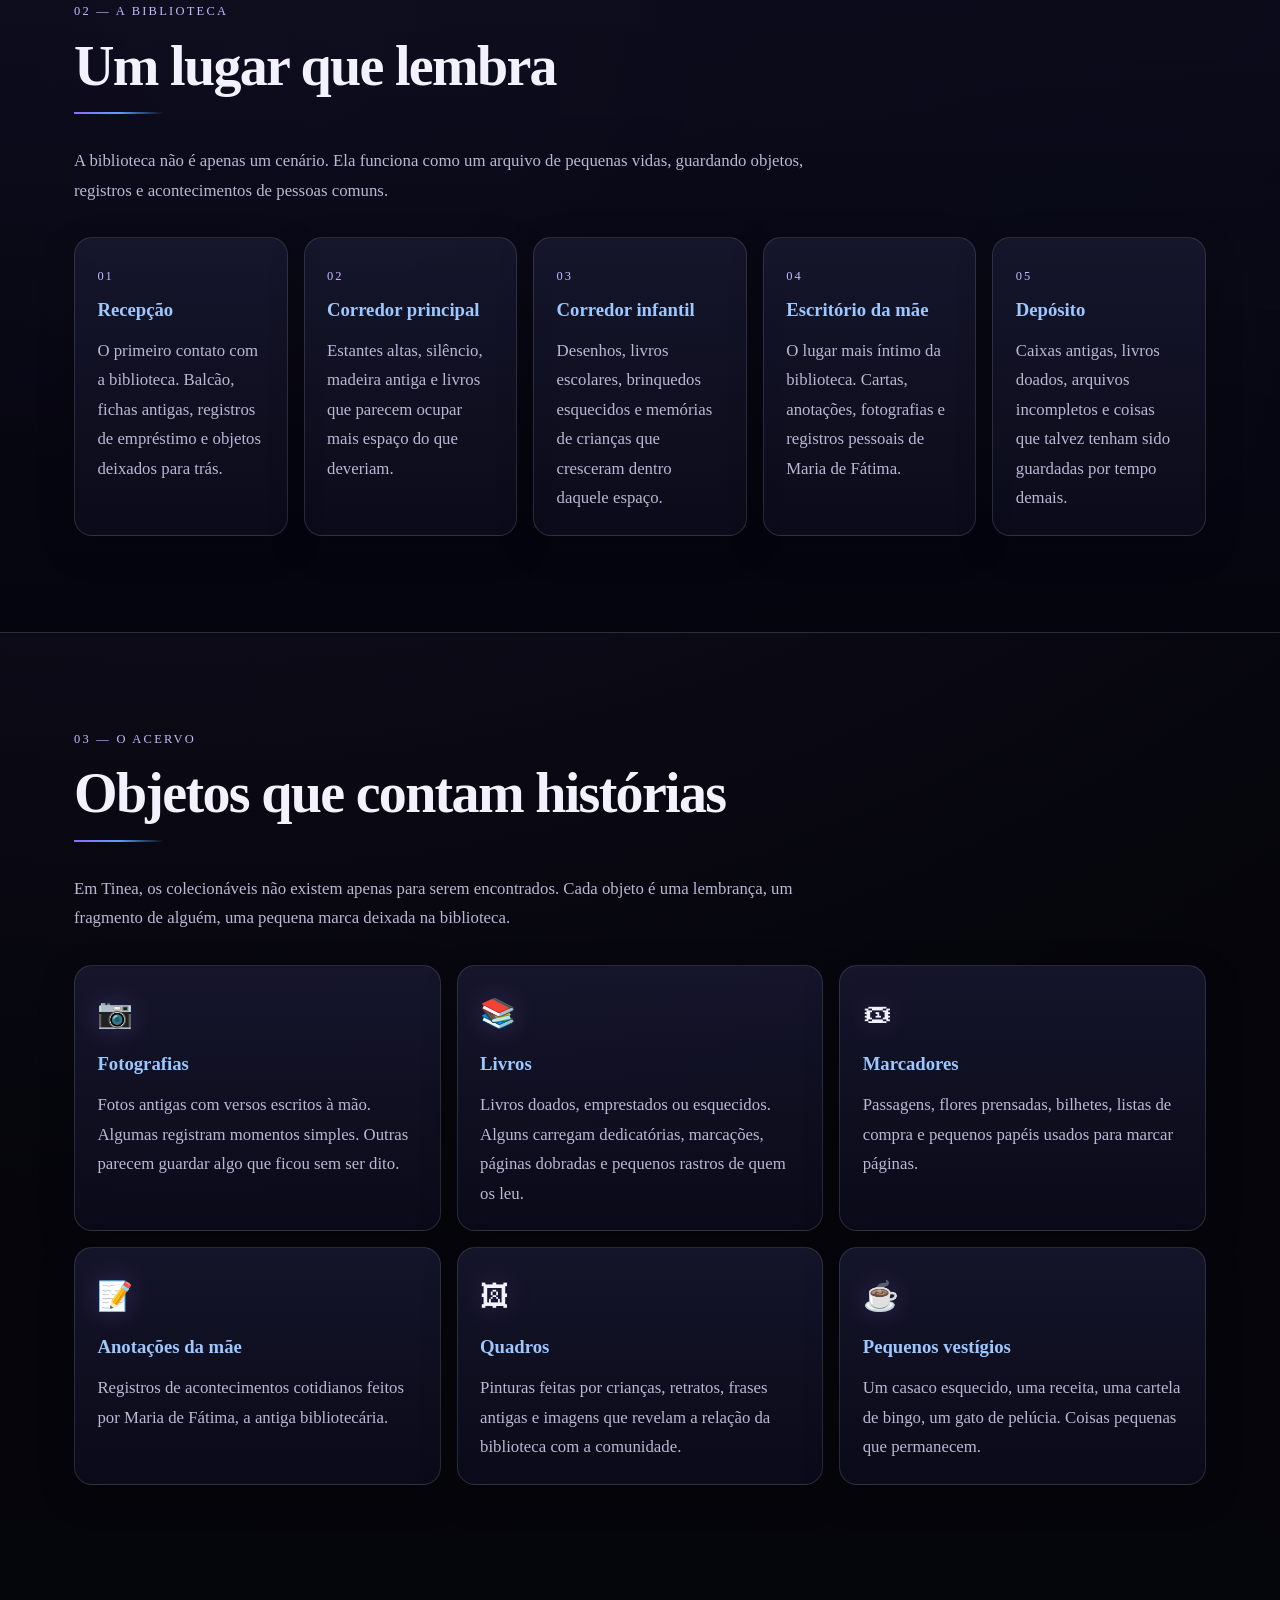
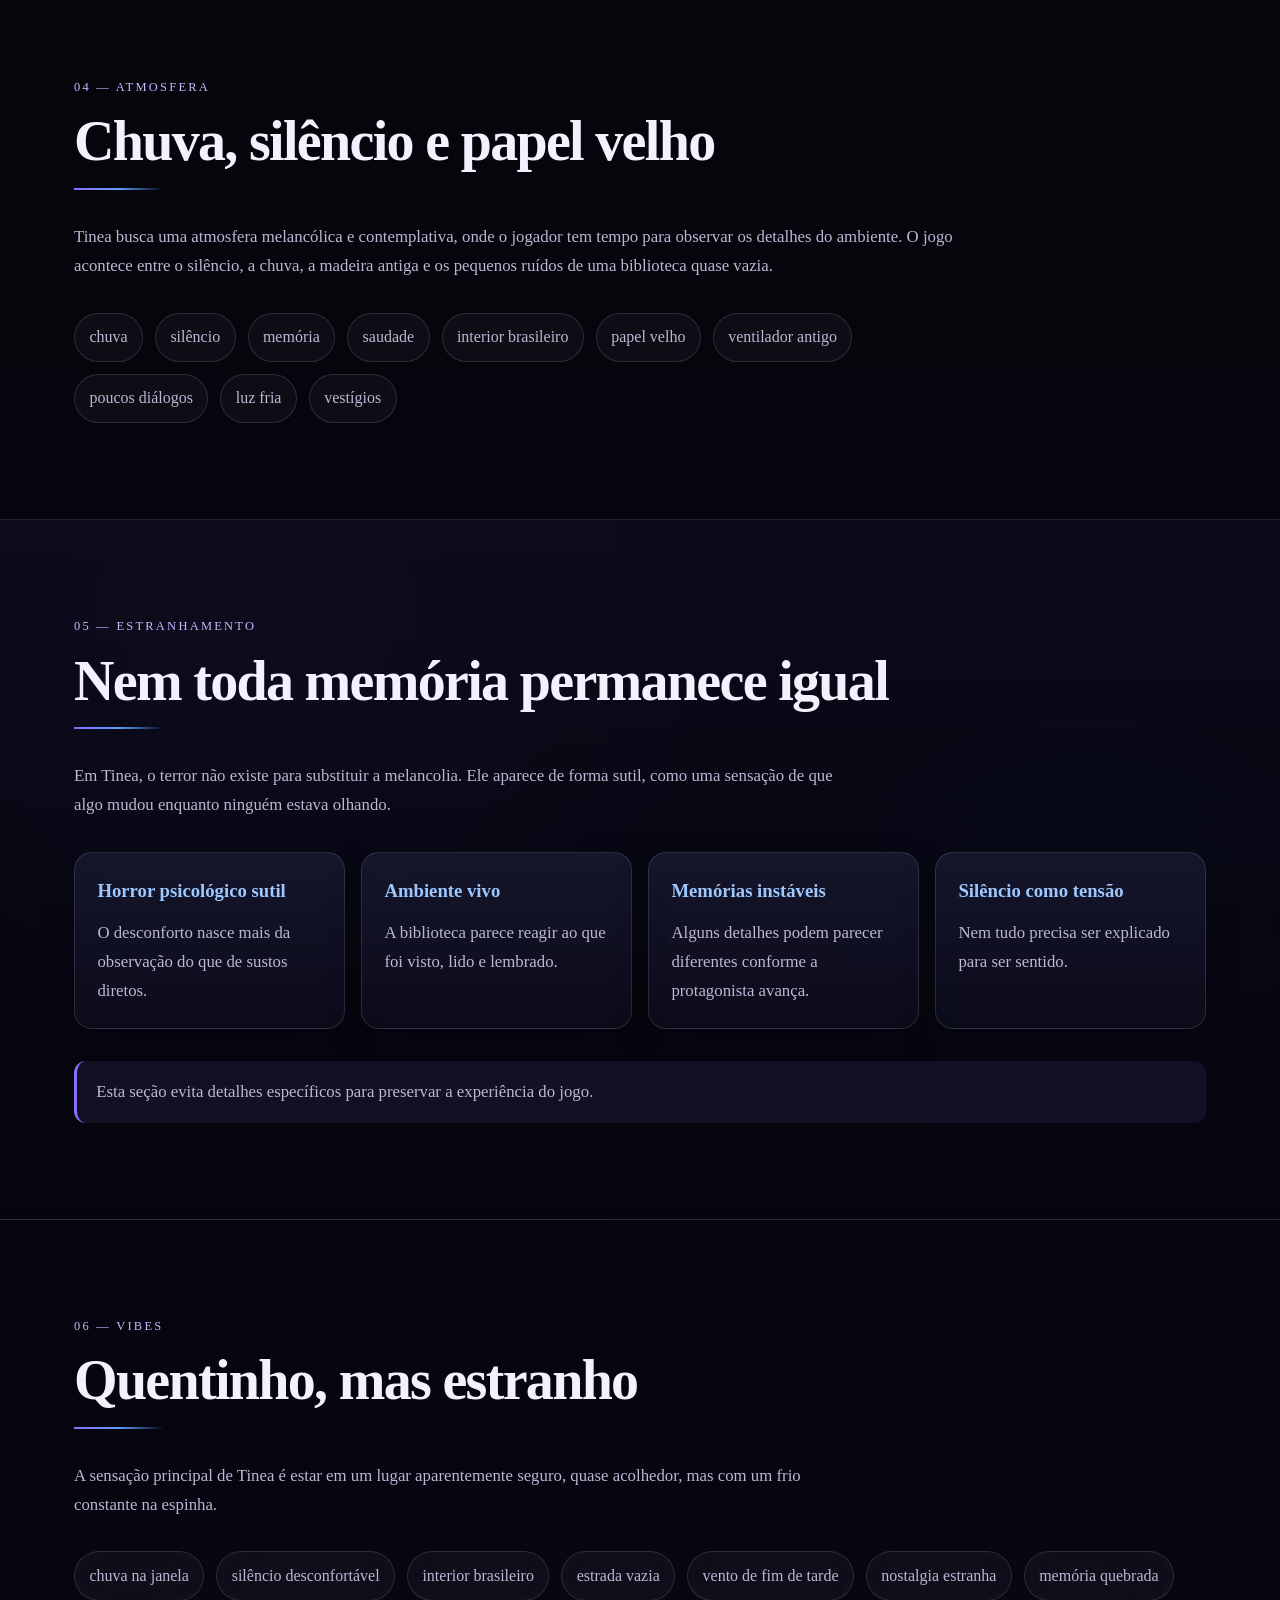
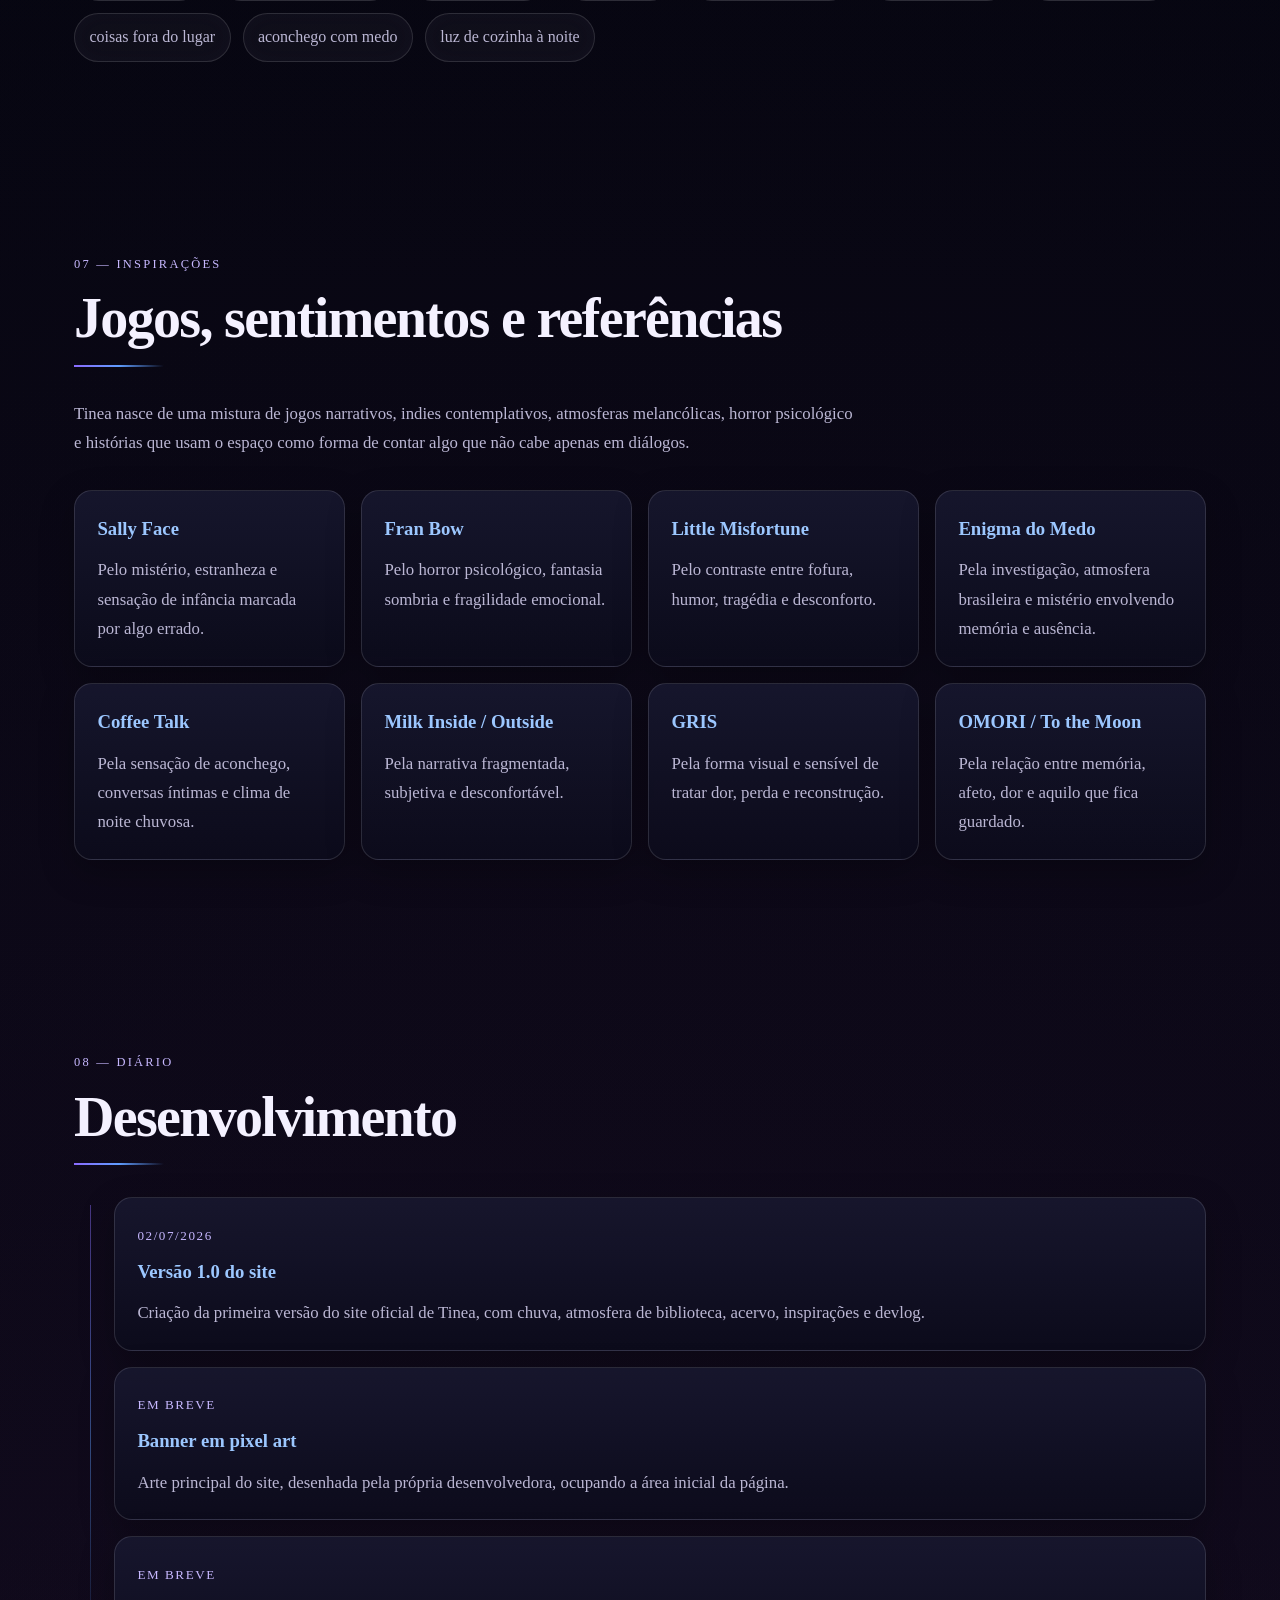
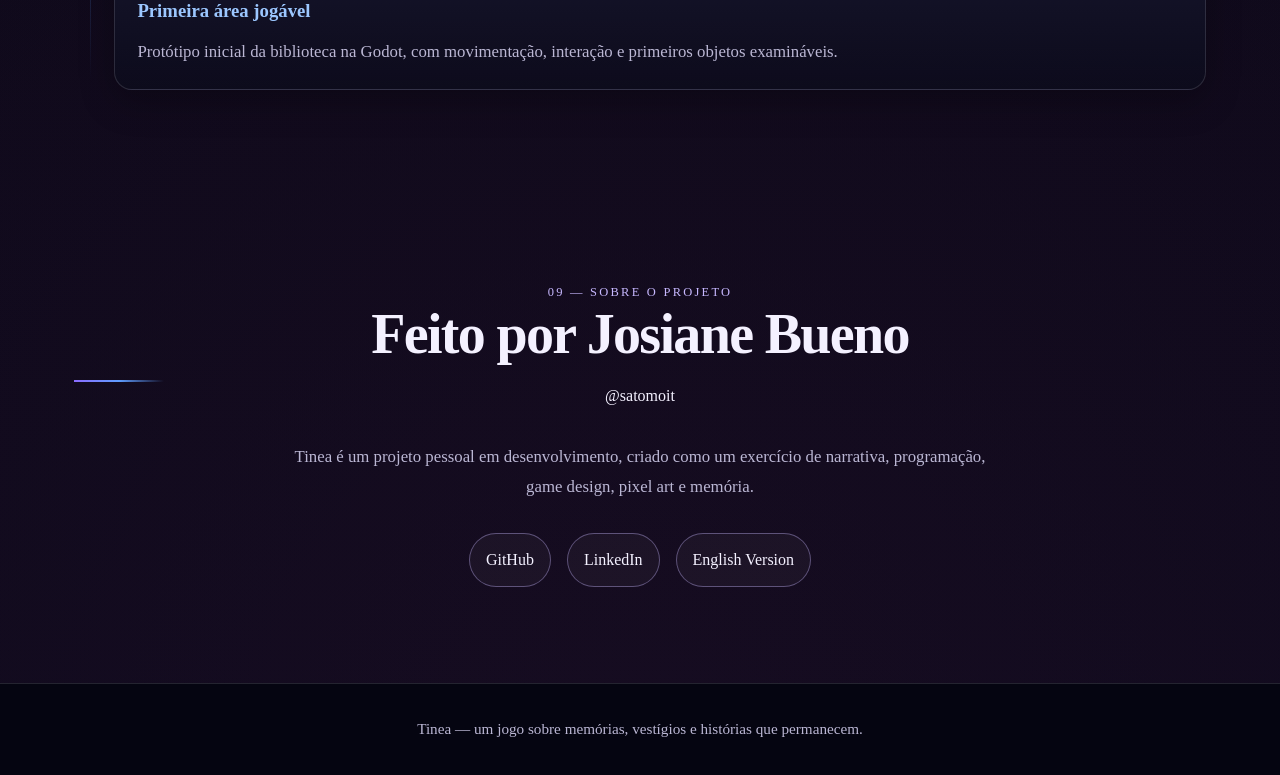
==== commit a8c4d7da: "V1.0" ====
--- a/index.html
+++ b/index.html
@@ -404,6 +404,7 @@
       <div class="section-header">
         <p class="section-label">09 — Sobre o projeto</p>
         <h2>Feito por Josiane Bueno</h2>
+        <h>@satomoit</h>
       </div>
 
       <p>
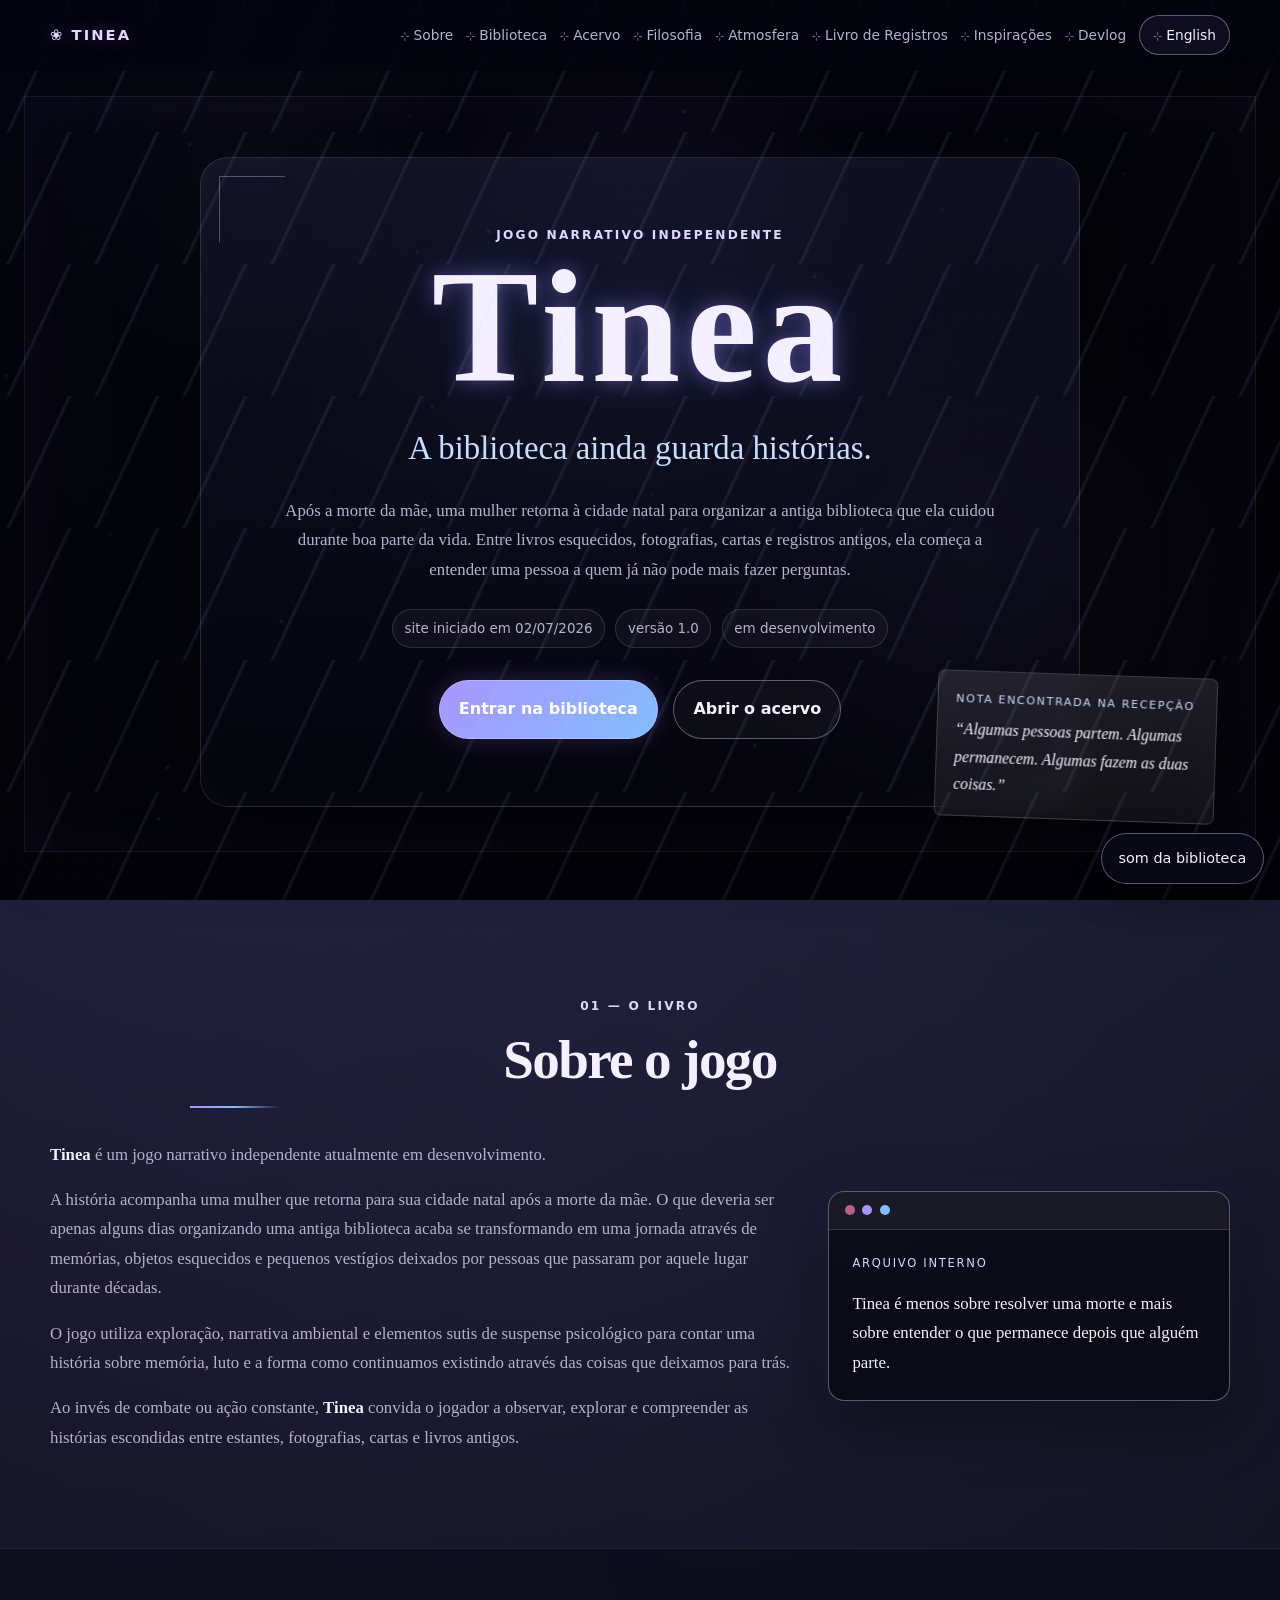
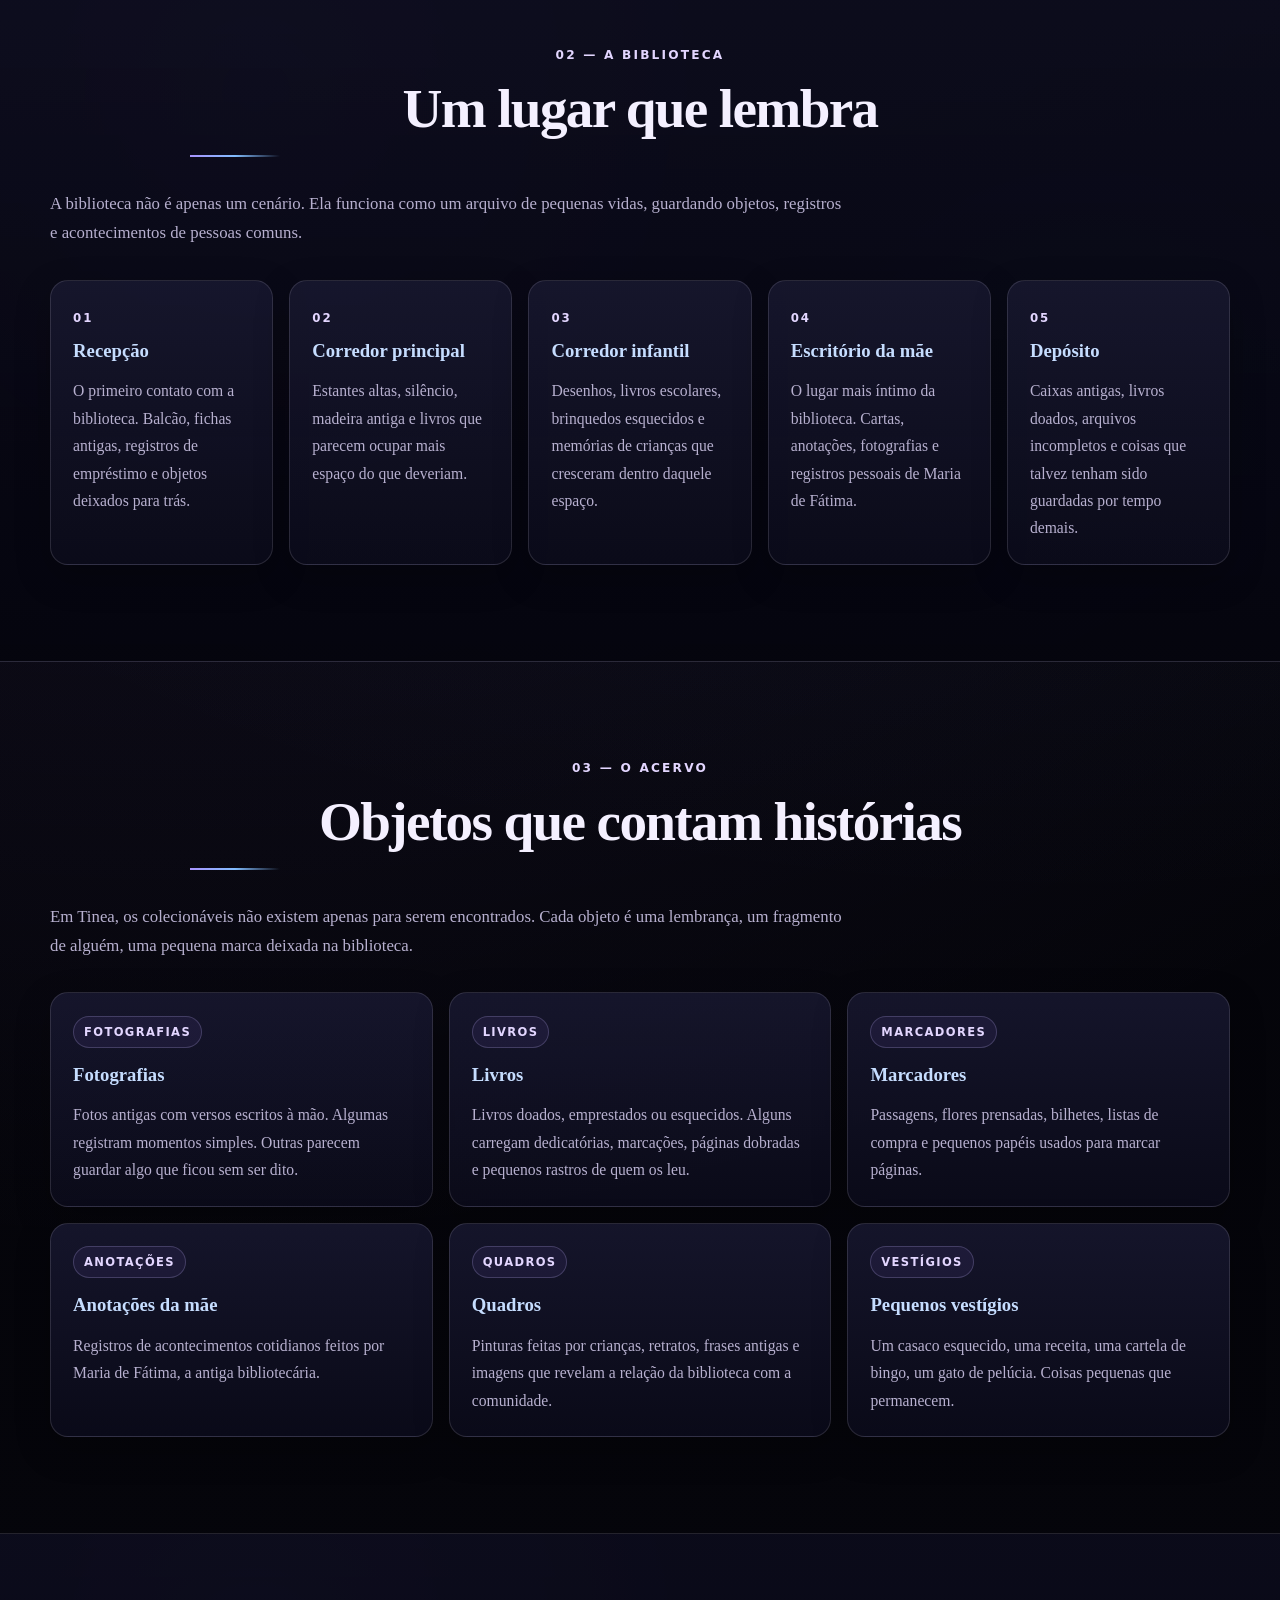
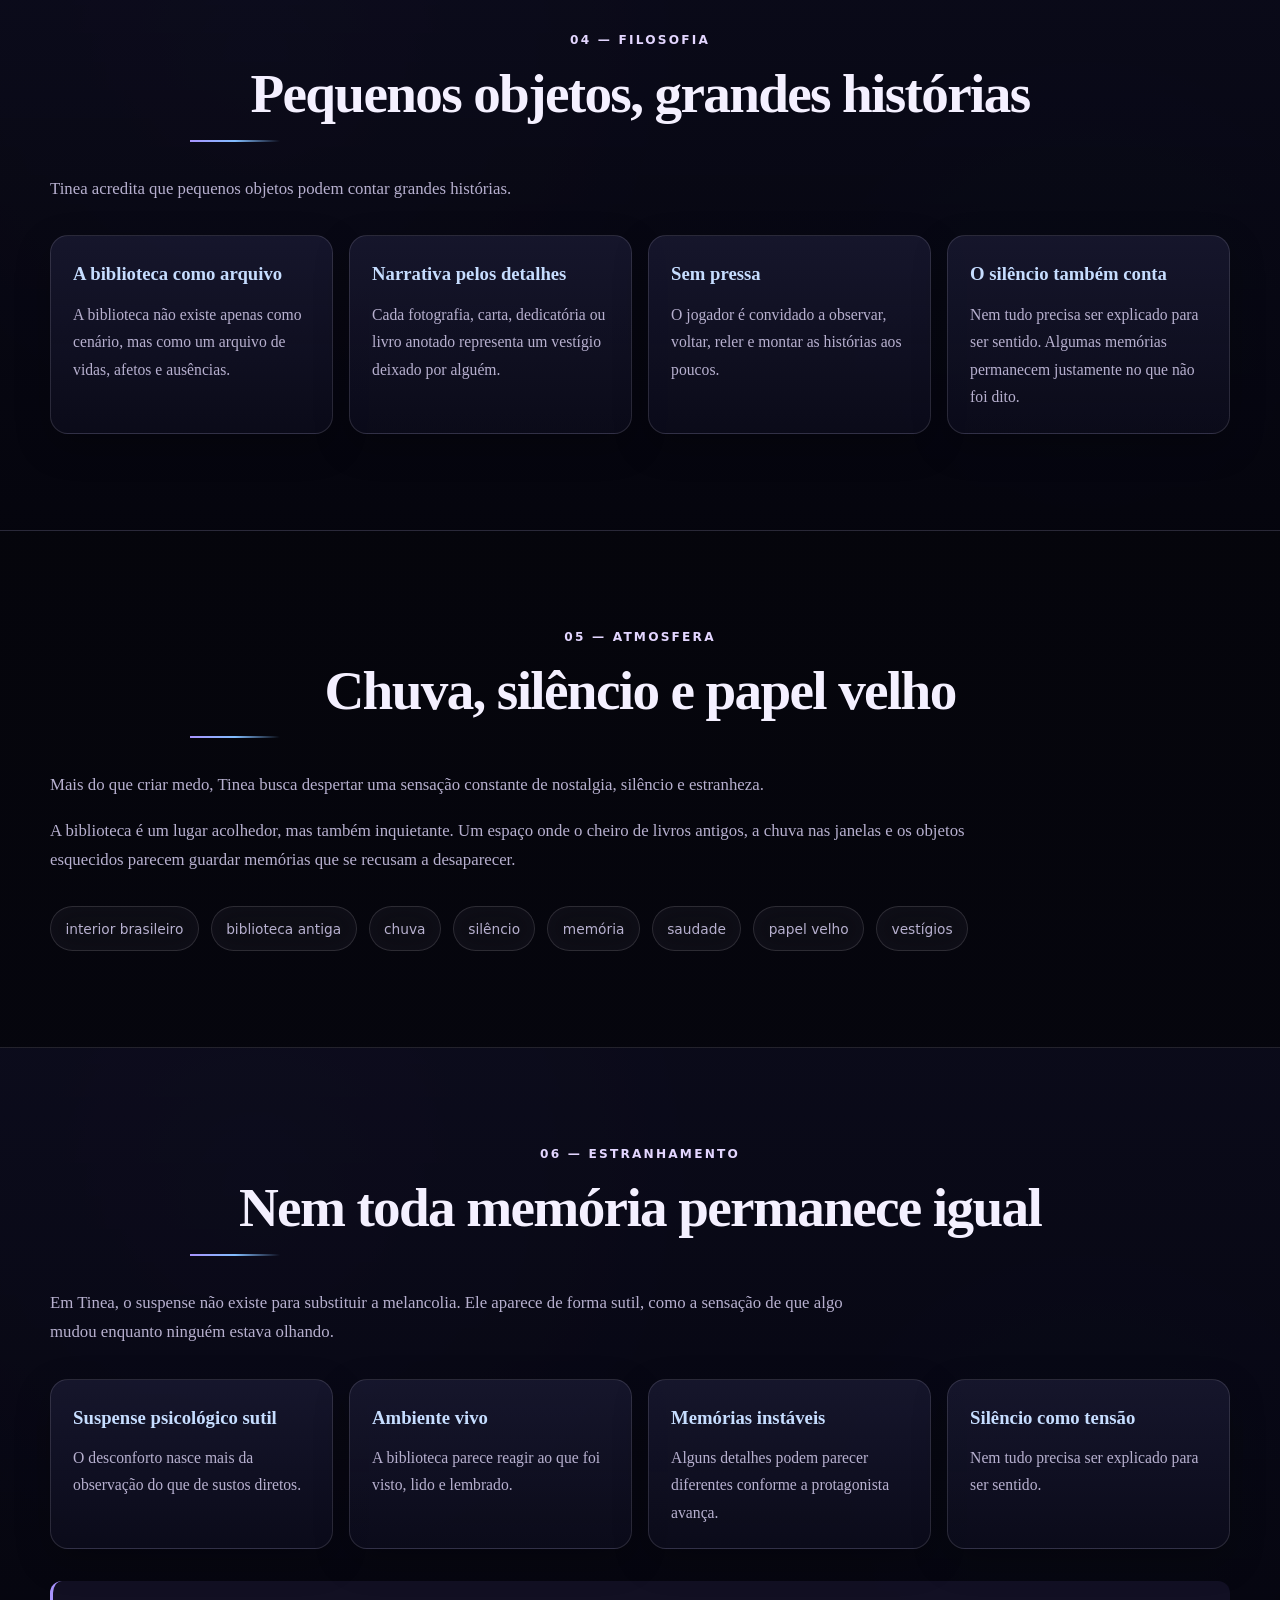
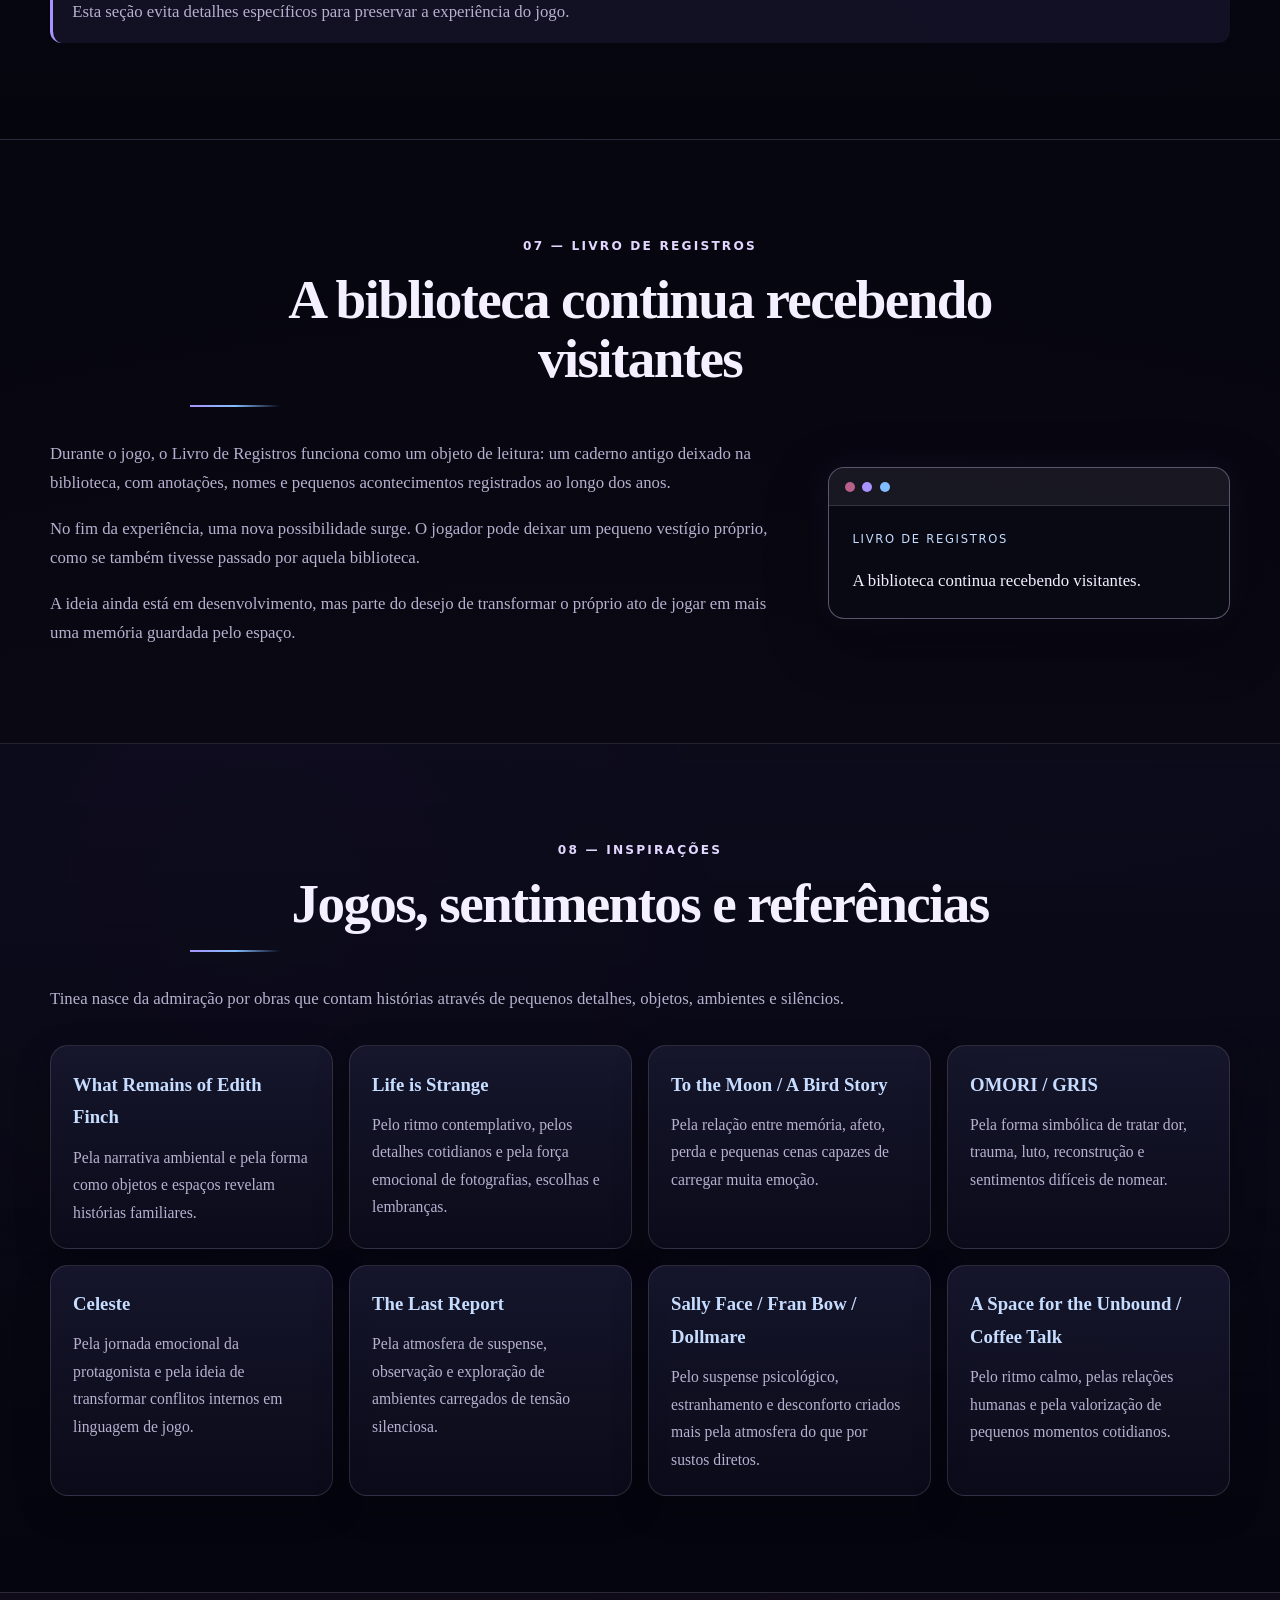
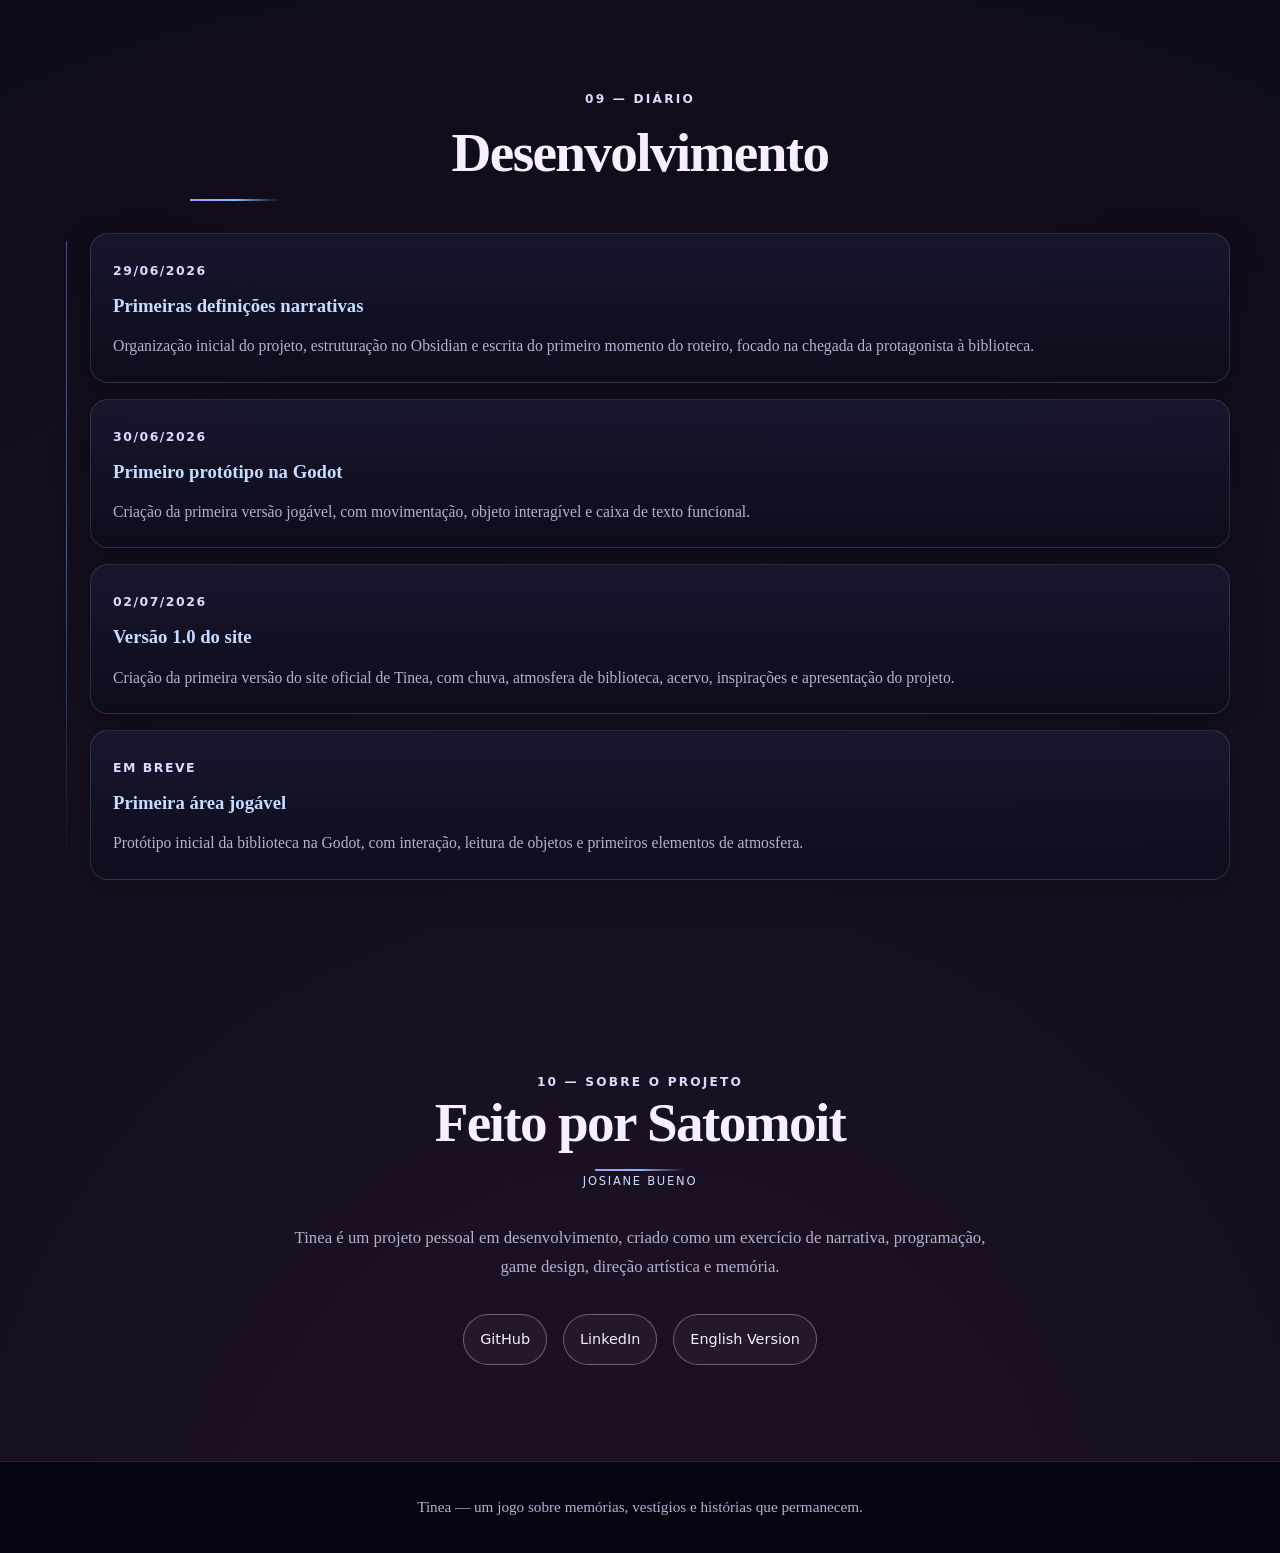
==== commit aa886d9f: "V1.0" ====
--- a/index.html
+++ b/index.html
@@ -4,11 +4,11 @@
   <meta charset="UTF-8" />
   <meta name="viewport" content="width=device-width, initial-scale=1.0" />
 
-  <title>Tinea | Jogo narrativo em pixel art</title>
+  <title>Tinea | Jogo narrativo sobre memórias e vestígios</title>
 
   <meta
     name="description"
-    content="Tinea é um jogo narrativo 2D em pixel art sobre memória, luto, chuva, biblioteca, pequenos vestígios e histórias que permanecem depois que alguém parte."
+    content="Tinea é um jogo narrativo independente sobre memória, luto, biblioteca, pequenos vestígios e histórias que permanecem depois que alguém parte."
   />
 
   <link rel="stylesheet" href="style.css" />
@@ -19,19 +19,20 @@
   <div class="noise-layer" aria-hidden="true"></div>
 
   <button class="audio-toggle" type="button" aria-label="Ligar som ambiente">
-    ☔ Som da biblioteca
+    som da biblioteca
   </button>
 
   <header class="site-header">
     <nav class="navbar">
-      <a href="#inicio" class="logo">✦ Tinea</a>
+      <a href="#inicio" class="logo">❀ Tinea</a>
 
       <div class="nav-links">
         <a href="#sobre">Sobre</a>
         <a href="#biblioteca">Biblioteca</a>
         <a href="#acervo">Acervo</a>
+        <a href="#filosofia">Filosofia</a>
         <a href="#atmosfera">Atmosfera</a>
-        <a href="#vibes">Vibes</a>
+        <a href="#registros">Livro de Registros</a>
         <a href="#inspiracoes">Inspirações</a>
         <a href="#desenvolvimento">Devlog</a>
         <a href="en.html" class="language-button">English</a>
@@ -42,7 +43,7 @@
   <main>
     <section id="inicio" class="hero">
       <div class="hero-frame">
-        <p class="eyebrow">jogo narrativo em pixel art</p>
+        <p class="eyebrow">jogo narrativo independente</p>
 
         <h1>Tinea</h1>
 
@@ -51,15 +52,16 @@
         </p>
 
         <p class="hero-description">
-          Após a morte da mãe, uma mulher retorna à cidade natal para esvaziar
-          uma biblioteca fechada há meses. Entre livros, fotografias, bilhetes
-          e registros antigos, ela encontra memórias que talvez não devessem existir.
+          Após a morte da mãe, uma mulher retorna à cidade natal para organizar
+          a antiga biblioteca que ela cuidou durante boa parte da vida. Entre
+          livros esquecidos, fotografias, cartas e registros antigos, ela começa
+          a entender uma pessoa a quem já não pode mais fazer perguntas.
         </p>
 
         <div class="status-row">
-          <span>🌧 Site iniciado em 02/07/2026</span>
-          <span>Versão 1.0</span>
-          <span>Em desenvolvimento</span>
+          <span>site iniciado em 02/07/2026</span>
+          <span>versão 1.0</span>
+          <span>em desenvolvimento</span>
         </div>
 
         <div class="hero-buttons">
@@ -83,23 +85,29 @@
       <div class="two-columns">
         <div>
           <p>
-            <strong>Tinea</strong> é um jogo narrativo 2D em pixel art,
-            desenvolvido na <strong>Godot Engine</strong>, com foco em exploração,
-            narrativa ambiental, puzzles e horror psicológico sutil.
-          </p>
-
-          <p>
-            A história acompanha uma protagonista que retorna à antiga biblioteca
-            de sua família após a morte da mãe. Enquanto organiza o local, ela
-            encontra objetos deixados por pessoas que passaram por ali ao longo
-            dos anos.
-          </p>
-
-          <p>
-            Cada item encontrado carrega uma pequena história: uma fotografia,
-            um bilhete, um livro esquecido, uma flor prensada, uma anotação feita
-            às pressas. Aos poucos, esses vestígios revelam não apenas a vida da
-            mãe, mas também a memória coletiva de uma comunidade.
+            <strong>Tinea</strong> é um jogo narrativo independente atualmente
+            em desenvolvimento.
+          </p>
+
+          <p>
+            A história acompanha uma mulher que retorna para sua cidade natal
+            após a morte da mãe. O que deveria ser apenas alguns dias organizando
+            uma antiga biblioteca acaba se transformando em uma jornada através
+            de memórias, objetos esquecidos e pequenos vestígios deixados por
+            pessoas que passaram por aquele lugar durante décadas.
+          </p>
+
+          <p>
+            O jogo utiliza exploração, narrativa ambiental e elementos sutis de
+            suspense psicológico para contar uma história sobre memória, luto e
+            a forma como continuamos existindo através das coisas que deixamos
+            para trás.
+          </p>
+
+          <p>
+            Ao invés de combate ou ação constante, <strong>Tinea</strong> convida
+            o jogador a observar, explorar e compreender as histórias escondidas
+            entre estantes, fotografias, cartas e livros antigos.
           </p>
         </div>
 
@@ -179,67 +187,102 @@
 
       <div class="collection-grid">
         <article class="collection-card">
-          <span class="card-icon">📷</span>
+          <span class="card-icon">fotografias</span>
           <h3>Fotografias</h3>
           <p>Fotos antigas com versos escritos à mão. Algumas registram momentos simples. Outras parecem guardar algo que ficou sem ser dito.</p>
         </article>
 
         <article class="collection-card">
-          <span class="card-icon">📚</span>
+          <span class="card-icon">livros</span>
           <h3>Livros</h3>
           <p>Livros doados, emprestados ou esquecidos. Alguns carregam dedicatórias, marcações, páginas dobradas e pequenos rastros de quem os leu.</p>
         </article>
 
         <article class="collection-card">
-          <span class="card-icon">🎟</span>
+          <span class="card-icon">marcadores</span>
           <h3>Marcadores</h3>
           <p>Passagens, flores prensadas, bilhetes, listas de compra e pequenos papéis usados para marcar páginas.</p>
         </article>
 
         <article class="collection-card">
-          <span class="card-icon">📝</span>
+          <span class="card-icon">anotações</span>
           <h3>Anotações da mãe</h3>
           <p>Registros de acontecimentos cotidianos feitos por Maria de Fátima, a antiga bibliotecária.</p>
         </article>
 
         <article class="collection-card">
-          <span class="card-icon">🖼</span>
+          <span class="card-icon">quadros</span>
           <h3>Quadros</h3>
           <p>Pinturas feitas por crianças, retratos, frases antigas e imagens que revelam a relação da biblioteca com a comunidade.</p>
         </article>
 
         <article class="collection-card">
-          <span class="card-icon">☕</span>
+          <span class="card-icon">vestígios</span>
           <h3>Pequenos vestígios</h3>
           <p>Um casaco esquecido, uma receita, uma cartela de bingo, um gato de pelúcia. Coisas pequenas que permanecem.</p>
         </article>
       </div>
     </section>
 
+    <section id="filosofia" class="section dark-section">
+      <div class="section-header">
+        <p class="section-label">04 — Filosofia</p>
+        <h2>Pequenos objetos, grandes histórias</h2>
+      </div>
+
+      <p class="section-intro">
+        Tinea acredita que pequenos objetos podem contar grandes histórias.
+      </p>
+
+      <div class="feature-list">
+        <div class="feature-item">
+          <h3>A biblioteca como arquivo</h3>
+          <p>A biblioteca não existe apenas como cenário, mas como um arquivo de vidas, afetos e ausências.</p>
+        </div>
+
+        <div class="feature-item">
+          <h3>Narrativa pelos detalhes</h3>
+          <p>Cada fotografia, carta, dedicatória ou livro anotado representa um vestígio deixado por alguém.</p>
+        </div>
+
+        <div class="feature-item">
+          <h3>Sem pressa</h3>
+          <p>O jogador é convidado a observar, voltar, reler e montar as histórias aos poucos.</p>
+        </div>
+
+        <div class="feature-item">
+          <h3>O silêncio também conta</h3>
+          <p>Nem tudo precisa ser explicado para ser sentido. Algumas memórias permanecem justamente no que não foi dito.</p>
+        </div>
+      </div>
+    </section>
+
     <section id="atmosfera" class="section atmosphere-section">
       <div class="section-header">
-        <p class="section-label">04 — Atmosfera</p>
+        <p class="section-label">05 — Atmosfera</p>
         <h2>Chuva, silêncio e papel velho</h2>
       </div>
 
       <div class="atmosphere-content">
         <p>
-          Tinea busca uma atmosfera melancólica e contemplativa, onde o jogador
-          tem tempo para observar os detalhes do ambiente. O jogo acontece entre
-          o silêncio, a chuva, a madeira antiga e os pequenos ruídos de uma
-          biblioteca quase vazia.
+          Mais do que criar medo, Tinea busca despertar uma sensação constante
+          de nostalgia, silêncio e estranheza.
         </p>
 
+        <p>
+          A biblioteca é um lugar acolhedor, mas também inquietante. Um espaço
+          onde o cheiro de livros antigos, a chuva nas janelas e os objetos
+          esquecidos parecem guardar memórias que se recusam a desaparecer.
+        </p>
+
         <div class="word-list">
+          <span>interior brasileiro</span>
+          <span>biblioteca antiga</span>
           <span>chuva</span>
           <span>silêncio</span>
           <span>memória</span>
           <span>saudade</span>
-          <span>interior brasileiro</span>
           <span>papel velho</span>
-          <span>ventilador antigo</span>
-          <span>poucos diálogos</span>
-          <span>luz fria</span>
           <span>vestígios</span>
         </div>
       </div>
@@ -247,19 +290,18 @@
 
     <section id="estranhamento" class="section dark-section">
       <div class="section-header">
-        <p class="section-label">05 — Estranhamento</p>
+        <p class="section-label">06 — Estranhamento</p>
         <h2>Nem toda memória permanece igual</h2>
       </div>
 
       <p class="section-intro">
-        Em Tinea, o terror não existe para substituir a melancolia. Ele aparece
-        de forma sutil, como uma sensação de que algo mudou enquanto ninguém
-        estava olhando.
+        Em Tinea, o suspense não existe para substituir a melancolia. Ele aparece
+        de forma sutil, como a sensação de que algo mudou enquanto ninguém estava olhando.
       </p>
 
       <div class="feature-list">
         <div class="feature-item">
-          <h3>Horror psicológico sutil</h3>
+          <h3>Suspense psicológico sutil</h3>
           <p>O desconforto nasce mais da observação do que de sustos diretos.</p>
         </div>
 
@@ -284,108 +326,134 @@
       </p>
     </section>
 
-    <section id="vibes" class="section vibe-section">
-      <div class="section-header">
-        <p class="section-label">06 — Vibes</p>
-        <h2>Quentinho, mas estranho</h2>
+    <section id="registros" class="section">
+      <div class="section-header">
+        <p class="section-label">07 — Livro de Registros</p>
+        <h2>A biblioteca continua recebendo visitantes</h2>
+      </div>
+
+      <div class="two-columns">
+        <div>
+          <p>
+            Durante o jogo, o Livro de Registros funciona como um objeto de leitura:
+            um caderno antigo deixado na biblioteca, com anotações, nomes e pequenos
+            acontecimentos registrados ao longo dos anos.
+          </p>
+
+          <p>
+            No fim da experiência, uma nova possibilidade surge. O jogador pode
+            deixar um pequeno vestígio próprio, como se também tivesse passado
+            por aquela biblioteca.
+          </p>
+
+          <p>
+            A ideia ainda está em desenvolvimento, mas parte do desejo de transformar
+            o próprio ato de jogar em mais uma memória guardada pelo espaço.
+          </p>
+        </div>
+
+        <aside class="pixel-window">
+          <div class="window-bar">
+            <span></span>
+            <span></span>
+            <span></span>
+          </div>
+
+          <div class="window-content">
+            <p class="mini-title">livro de registros</p>
+            <p>
+              A biblioteca continua recebendo visitantes.
+            </p>
+          </div>
+        </aside>
+      </div>
+    </section>
+
+    <section id="inspiracoes" class="section inspiration-section dark-section">
+      <div class="section-header">
+        <p class="section-label">08 — Inspirações</p>
+        <h2>Jogos, sentimentos e referências</h2>
       </div>
 
       <p class="section-intro">
-        A sensação principal de Tinea é estar em um lugar aparentemente seguro,
-        quase acolhedor, mas com um frio constante na espinha.
-      </p>
-
-      <div class="vibe-grid">
-        <span>chuva na janela</span>
-        <span>silêncio desconfortável</span>
-        <span>interior brasileiro</span>
-        <span>estrada vazia</span>
-        <span>vento de fim de tarde</span>
-        <span>nostalgia estranha</span>
-        <span>memória quebrada</span>
-        <span>coisas fora do lugar</span>
-        <span>aconchego com medo</span>
-        <span>luz de cozinha à noite</span>
-      </div>
-    </section>
-
-    <section id="inspiracoes" class="section inspiration-section">
-      <div class="section-header">
-        <p class="section-label">07 — Inspirações</p>
-        <h2>Jogos, sentimentos e referências</h2>
-      </div>
-
-      <p class="section-intro">
-        Tinea nasce de uma mistura de jogos narrativos, indies contemplativos,
-        atmosferas melancólicas, horror psicológico e histórias que usam o espaço
-        como forma de contar algo que não cabe apenas em diálogos.
+        Tinea nasce da admiração por obras que contam histórias através de pequenos
+        detalhes, objetos, ambientes e silêncios.
       </p>
 
       <div class="inspiration-grid">
         <article class="inspiration-card">
-          <h3>Sally Face</h3>
-          <p>Pelo mistério, estranheza e sensação de infância marcada por algo errado.</p>
-        </article>
-
-        <article class="inspiration-card">
-          <h3>Fran Bow</h3>
-          <p>Pelo horror psicológico, fantasia sombria e fragilidade emocional.</p>
-        </article>
-
-        <article class="inspiration-card">
-          <h3>Little Misfortune</h3>
-          <p>Pelo contraste entre fofura, humor, tragédia e desconforto.</p>
-        </article>
-
-        <article class="inspiration-card">
-          <h3>Enigma do Medo</h3>
-          <p>Pela investigação, atmosfera brasileira e mistério envolvendo memória e ausência.</p>
-        </article>
-
-        <article class="inspiration-card">
-          <h3>Coffee Talk</h3>
-          <p>Pela sensação de aconchego, conversas íntimas e clima de noite chuvosa.</p>
-        </article>
-
-        <article class="inspiration-card">
-          <h3>Milk Inside / Outside</h3>
-          <p>Pela narrativa fragmentada, subjetiva e desconfortável.</p>
-        </article>
-
-        <article class="inspiration-card">
-          <h3>GRIS</h3>
-          <p>Pela forma visual e sensível de tratar dor, perda e reconstrução.</p>
-        </article>
-
-        <article class="inspiration-card">
-          <h3>OMORI / To the Moon</h3>
-          <p>Pela relação entre memória, afeto, dor e aquilo que fica guardado.</p>
+          <h3>What Remains of Edith Finch</h3>
+          <p>Pela narrativa ambiental e pela forma como objetos e espaços revelam histórias familiares.</p>
+        </article>
+
+        <article class="inspiration-card">
+          <h3>Life is Strange</h3>
+          <p>Pelo ritmo contemplativo, pelos detalhes cotidianos e pela força emocional de fotografias, escolhas e lembranças.</p>
+        </article>
+
+        <article class="inspiration-card">
+          <h3>To the Moon / A Bird Story</h3>
+          <p>Pela relação entre memória, afeto, perda e pequenas cenas capazes de carregar muita emoção.</p>
+        </article>
+
+        <article class="inspiration-card">
+          <h3>OMORI / GRIS</h3>
+          <p>Pela forma simbólica de tratar dor, trauma, luto, reconstrução e sentimentos difíceis de nomear.</p>
+        </article>
+
+        <article class="inspiration-card">
+          <h3>Celeste</h3>
+          <p>Pela jornada emocional da protagonista e pela ideia de transformar conflitos internos em linguagem de jogo.</p>
+        </article>
+
+        <article class="inspiration-card">
+          <h3>The Last Report</h3>
+          <p>Pela atmosfera de suspense, observação e exploração de ambientes carregados de tensão silenciosa.</p>
+        </article>
+
+        <article class="inspiration-card">
+          <h3>Sally Face / Fran Bow / Dollmare</h3>
+          <p>Pelo suspense psicológico, estranhamento e desconforto criados mais pela atmosfera do que por sustos diretos.</p>
+        </article>
+
+        <article class="inspiration-card">
+          <h3>A Space for the Unbound / Coffee Talk</h3>
+          <p>Pelo ritmo calmo, pelas relações humanas e pela valorização de pequenos momentos cotidianos.</p>
         </article>
       </div>
     </section>
 
     <section id="desenvolvimento" class="section">
       <div class="section-header">
-        <p class="section-label">08 — Diário</p>
+        <p class="section-label">09 — Diário</p>
         <h2>Desenvolvimento</h2>
       </div>
 
       <div class="timeline">
+        <article class="timeline-item">
+          <span class="timeline-date">29/06/2026</span>
+          <h3>Primeiras definições narrativas</h3>
+          <p>
+            Organização inicial do projeto, estruturação no Obsidian e escrita
+            do primeiro momento do roteiro, focado na chegada da protagonista à biblioteca.
+          </p>
+        </article>
+
+        <article class="timeline-item">
+          <span class="timeline-date">30/06/2026</span>
+          <h3>Primeiro protótipo na Godot</h3>
+          <p>
+            Criação da primeira versão jogável, com movimentação, objeto interagível
+            e caixa de texto funcional.
+          </p>
+        </article>
+
         <article class="timeline-item">
           <span class="timeline-date">02/07/2026</span>
           <h3>Versão 1.0 do site</h3>
           <p>
             Criação da primeira versão do site oficial de Tinea, com chuva,
-            atmosfera de biblioteca, acervo, inspirações e devlog.
-          </p>
-        </article>
-
-        <article class="timeline-item">
-          <span class="timeline-date">Em breve</span>
-          <h3>Banner em pixel art</h3>
-          <p>
-            Arte principal do site, desenhada pela própria desenvolvedora,
-            ocupando a área inicial da página.
+            atmosfera de biblioteca, acervo, inspirações e apresentação do projeto.
           </p>
         </article>
 
@@ -393,8 +461,8 @@
           <span class="timeline-date">Em breve</span>
           <h3>Primeira área jogável</h3>
           <p>
-            Protótipo inicial da biblioteca na Godot, com movimentação,
-            interação e primeiros objetos examináveis.
+            Protótipo inicial da biblioteca na Godot, com interação, leitura de objetos
+            e primeiros elementos de atmosfera.
           </p>
         </article>
       </div>
@@ -402,14 +470,14 @@
 
     <section id="contato" class="section contact-section">
       <div class="section-header">
-        <p class="section-label">09 — Sobre o projeto</p>
-        <h2>Feito por Josiane Bueno</h2>
-        <h>@satomoit</h>
+        <p class="section-label">10 — Sobre o projeto</p>
+        <h2>Feito por Satomoit</h2>
+        <p class="mini-title">Josiane Bueno</p>
       </div>
 
       <p>
         Tinea é um projeto pessoal em desenvolvimento, criado como um exercício
-        de narrativa, programação, game design, pixel art e memória.
+        de narrativa, programação, game design, direção artística e memória.
       </p>
 
       <div class="contact-links">
@@ -426,4 +494,4 @@
 
   <script src="script.js"></script>
 </body>
-</html>
+</html>
--- a/style.css
+++ b/style.css
@@ -1,34 +1,65 @@
+/* -------------------------------------------------------
+   Tinea — website stylesheet
+   versão 2.0
+   ------------------------------------------------------- */
 
 :root {
   --bg: #05050b;
-  --bg-2: #09091a;
-  --bg-soft: #101126;
-  --bg-card: rgba(18, 18, 36, 0.78);
-
-  --text: #f4f1ff;
-  --muted: #bbb7d4;
-
-  --purple: #9b7cff;
-  --purple-soft: #c7b8ff;
-  --purple-dark: #4c367a;
-
-  --blue: #6aa9ff;
-  --blue-soft: #a8ccff;
-  --blue-dark: #273f78;
-
-  --wine: #7c2f58;
-  --wine-soft: #b85f8a;
-
-  --border: rgba(244, 241, 255, 0.13);
-  --border-strong: rgba(199, 184, 255, 0.38);
-
-  --shadow: rgba(0, 0, 0, 0.62);
-  --glow-purple: rgba(155, 124, 255, 0.35);
-  --glow-blue: rgba(106, 169, 255, 0.22);
+  --bg-deep: #030307;
+  --bg-2: #080817;
+  --bg-3: #141022;
+  --bg-soft: rgba(17, 18, 38, 0.82);
+  --bg-card: rgba(23, 18, 42, 0.76);
+  --bg-card-hover: rgba(34, 24, 58, 0.84);
+
+  --text: #f4f0ff;
+  --text-soft: #ddd7f4;
+  --muted: #b7b0cf;
+  --muted-2: #8f88aa;
+
+--purple: #b28cff;
+--purple-soft: #e3d6ff;
+--purple-dark: #5a3d88;
+
+--blue: #9a83ff;
+--blue-soft: #d9cfff;
+--blue-dark: #4f427f;
+
+  --rose: #b85f8a;
+  --rose-dark: #6d2b4d;
+
+  --paper: #efe4cf;
+  --paper-muted: #cdbb9e;
+
+  --border: rgba(244, 240, 255, 0.13);
+  --border-strong: rgba(227, 214, 255, 0.38);
+  --border-soft: rgba(227, 214, 255, 0.15);
+
+
+  --shadow: rgba(0, 0, 0, 0.64);
+  --shadow-soft: rgba(0, 0, 0, 0.35);
+  --glow-purple: rgba(178, 140, 255, 0.35);
+  --glow-blue: rgba(178, 140, 255, 0.18);
+  --glow-rose: rgba(184, 95, 138, 0.16);
+
+  --max-width: 1180px;
+  --radius-lg: 28px;
+  --radius-md: 18px;
+  --radius-sm: 12px;
+
+  --serif: Georgia, "Times New Roman", serif;
+  --sans: Inter, ui-sans-serif, system-ui, -apple-system, BlinkMacSystemFont, "Segoe UI", sans-serif;
+}
+
+/* base ------------------------------------------------ */
+
+*,
+*::before,
+*::after {
+  box-sizing: border-box;
 }
 
 * {
-  box-sizing: border-box;
   margin: 0;
   padding: 0;
 }
@@ -41,14 +72,14 @@
 body {
   min-height: 100vh;
   color: var(--text);
-  font-family: Georgia, "Times New Roman", serif;
+  font-family: var(--serif);
   line-height: 1.75;
   overflow-x: hidden;
   background:
-    radial-gradient(circle at 15% 10%, rgba(155, 124, 255, 0.18), transparent 32%),
-    radial-gradient(circle at 85% 0%, rgba(106, 169, 255, 0.14), transparent 30%),
-    radial-gradient(circle at 50% 100%, rgba(124, 47, 88, 0.13), transparent 36%),
-    linear-gradient(180deg, #030309 0%, var(--bg) 42%, #070719 100%);
+    radial-gradient(circle at 14% 8%, rgba(155, 124, 255, 0.18), transparent 30%),
+    radial-gradient(circle at 84% 2%, rgba(106, 169, 255, 0.13), transparent 30%),
+    radial-gradient(circle at 50% 100%, rgba(184, 95, 138, 0.12), transparent 38%),
+    linear-gradient(180deg, var(--bg-deep) 0%, var(--bg) 42%, #070716 100%);
 }
 
 body::before {
@@ -58,11 +89,11 @@
   pointer-events: none;
   z-index: 0;
   background:
-    linear-gradient(rgba(255, 255, 255, 0.025) 1px, transparent 1px),
-    linear-gradient(90deg, rgba(255, 255, 255, 0.022) 1px, transparent 1px);
-  background-size: 26px 26px;
-  mask-image: linear-gradient(to bottom, black, transparent 92%);
-  opacity: 0.24;
+    linear-gradient(rgba(255, 255, 255, 0.022) 1px, transparent 1px),
+    linear-gradient(90deg, rgba(255, 255, 255, 0.018) 1px, transparent 1px);
+  background-size: 28px 28px;
+  mask-image: linear-gradient(to bottom, black, rgba(0, 0, 0, 0.75), transparent 92%);
+  opacity: 0.22;
 }
 
 body::after {
@@ -71,11 +102,17 @@
   inset: 0;
   pointer-events: none;
   z-index: 0;
+  opacity: 0.48;
+  mix-blend-mode: screen;
   background:
-    radial-gradient(circle at 20% 20%, rgba(255, 255, 255, 0.04), transparent 18%),
-    radial-gradient(circle at 75% 60%, rgba(155, 124, 255, 0.06), transparent 22%);
-  mix-blend-mode: screen;
-  opacity: 0.5;
+    radial-gradient(circle at 20% 18%, rgba(255, 255, 255, 0.04), transparent 17%),
+    radial-gradient(circle at 76% 62%, rgba(155, 124, 255, 0.06), transparent 24%),
+    radial-gradient(circle at 50% 40%, rgba(106, 169, 255, 0.03), transparent 42%);
+}
+
+::selection {
+  color: #080817;
+  background: var(--purple-soft);
 }
 
 a {
@@ -92,7 +129,13 @@
   color: var(--text);
 }
 
-/* Layers */
+button,
+input,
+textarea {
+  font: inherit;
+}
+
+/* decorative layers ---------------------------------- */
 
 .rain-layer,
 .noise-layer {
@@ -103,59 +146,65 @@
 
 .rain-layer {
   z-index: 2;
-  opacity: 0.22;
+  opacity: 0.2;
   overflow: hidden;
   background-image:
-    linear-gradient(115deg, transparent 0%, transparent 45%, rgba(168, 204, 255, 0.55) 46%, transparent 48%, transparent 100%);
-  background-size: 85px 130px;
-  animation: rainFall 0.8s linear infinite;
+    linear-gradient(
+      115deg,
+      transparent 0%,
+      transparent 45%,
+      rgba(180, 211, 255, 0.5) 46%,
+      transparent 49%,
+      transparent 100%
+    );
+  background-size: 88px 132px;
+  animation: rainFall 0.85s linear infinite;
 }
 
 .noise-layer {
   z-index: 3;
-  opacity: 0.07;
+  opacity: 0.06;
   background-image:
-    radial-gradient(circle, rgba(255,255,255,0.65) 1px, transparent 1px);
+    radial-gradient(circle, rgba(255, 255, 255, 0.58) 1px, transparent 1px);
   background-size: 5px 5px;
   mix-blend-mode: overlay;
 }
 
 .rain-drop {
   position: absolute;
-  top: -120px;
+  top: -130px;
   width: 1px;
-  height: 90px;
-  background: linear-gradient(
-    to bottom,
-    transparent,
-    rgba(168, 204, 255, 0.65),
-    transparent
-  );
+  height: 92px;
+  background:
+    linear-gradient(
+      to bottom,
+      transparent,
+      rgba(180, 211, 255, 0.66),
+      transparent
+    );
   transform: rotate(14deg);
   animation: rainDropFall linear infinite;
 }
 
-@keyframes rainFall {
-  from {
-    background-position: 0 0;
-  }
-
-  to {
-    background-position: -85px 130px;
-  }
-}
-
-@keyframes rainDropFall {
-  from {
-    transform: translateY(-120px) translateX(0) rotate(14deg);
-  }
-
-  to {
-    transform: translateY(120vh) translateX(-70px) rotate(14deg);
-  }
-}
-
-/* Header */
+.dust-particles {
+  position: fixed;
+  inset: 0;
+  pointer-events: none;
+  z-index: 1;
+  overflow: hidden;
+}
+
+.dust-particles span {
+  position: absolute;
+  width: 3px;
+  height: 3px;
+  background: rgba(180, 211, 255, 0.34);
+  border-radius: 50%;
+  filter: blur(1px);
+  animation: floatDust linear infinite;
+}
+
+/* header --------------------------------------------- */
 
 .site-header {
   position: fixed;
@@ -165,19 +214,22 @@
   background: rgba(5, 5, 14, 0.58);
   border-bottom: 1px solid transparent;
   backdrop-filter: blur(14px);
-  transition: 0.3s ease;
+  transition:
+    background 0.28s ease,
+    border-color 0.28s ease,
+    box-shadow 0.28s ease;
 }
 
 .site-header.scrolled {
   background: rgba(5, 5, 14, 0.92);
-  border-bottom: 1px solid var(--border);
-  box-shadow: 0 8px 40px rgba(0, 0, 0, 0.35);
+  border-bottom-color: var(--border);
+  box-shadow: 0 8px 40px rgba(0, 0, 0, 0.38);
 }
 
 .navbar {
-  max-width: 1180px;
+  width: min(var(--max-width), calc(100% - 2rem));
   margin: 0 auto;
-  padding: 1rem 1.4rem;
+  padding: 0.95rem 0;
   display: flex;
   justify-content: space-between;
   align-items: center;
@@ -187,32 +239,39 @@
 }
 
 .logo {
-  font-weight: 700;
-  letter-spacing: 0.12em;
   color: var(--purple-soft);
+  font-family: var(--sans);
+  font-size: 0.92rem;
+  font-weight: 800;
+  letter-spacing: 0.14em;
   text-transform: uppercase;
-  font-size: 0.95rem;
   text-shadow: 0 0 18px var(--glow-purple);
+  white-space: nowrap;
 }
 
 .nav-links {
   display: flex;
   align-items: center;
-  gap: 0.85rem;
+  justify-content: flex-end;
+  gap: 0.78rem;
   flex-wrap: wrap;
-  font-size: 0.92rem;
+  font-family: var(--sans);
+  font-size: 0.86rem;
 }
 
 .nav-links a {
   color: var(--muted);
-  transition: 0.2s ease;
   position: relative;
+  transition:
+    color 0.2s ease,
+    text-shadow 0.2s ease,
+    transform 0.2s ease;
 }
 
 .nav-links a::before {
-  content: "✦";
-  margin-right: 0.25rem;
-  color: rgba(155, 124, 255, 0.6);
+  content: "⊹";
+  margin-right: 0.26rem;
+  color: rgba(201, 186, 255, 0.55);
   font-size: 0.7rem;
 }
 
@@ -222,7 +281,7 @@
 }
 
 .language-button {
-  padding: 0.45rem 0.8rem;
+  padding: 0.42rem 0.82rem;
   border: 1px solid var(--border-strong);
   border-radius: 999px;
   color: var(--text) !important;
@@ -233,7 +292,7 @@
   background: rgba(155, 124, 255, 0.16);
 }
 
-/* Audio */
+/* audio ---------------------------------------------- */
 
 .audio-toggle {
   position: fixed;
@@ -242,14 +301,19 @@
   z-index: 60;
   border: 1px solid var(--border-strong);
   border-radius: 999px;
-  padding: 0.75rem 1rem;
+  padding: 0.75rem 1.05rem;
   color: var(--text);
-  background: rgba(10, 10, 24, 0.82);
+  background: rgba(10, 10, 24, 0.84);
   backdrop-filter: blur(12px);
   cursor: pointer;
   box-shadow: 0 14px 34px rgba(0, 0, 0, 0.35);
-  transition: 0.2s ease;
-  font-family: inherit;
+  transition:
+    transform 0.22s ease,
+    background 0.22s ease,
+    border-color 0.22s ease,
+    box-shadow 0.22s ease;
+  font-family: var(--sans);
+  font-size: 0.9rem;
 }
 
 .audio-toggle:hover {
@@ -258,13 +322,13 @@
 }
 
 .audio-toggle.is-playing {
-  border-color: rgba(168, 204, 255, 0.7);
+  border-color: rgba(180, 211, 255, 0.72);
   box-shadow:
     0 14px 34px rgba(0, 0, 0, 0.35),
-    0 0 24px rgba(106, 169, 255, 0.2);
-}
-
-/* Hero */
+    0 0 24px rgba(106, 169, 255, 0.22);
+}
+
+/* hero ----------------------------------------------- */
 
 .hero {
   min-height: 100vh;
@@ -282,10 +346,10 @@
   inset: 0;
   z-index: -2;
   background:
-    linear-gradient(rgba(3, 3, 9, 0.38), rgba(3, 3, 9, 0.92)),
-    radial-gradient(circle at 50% 38%, rgba(155, 124, 255, 0.24), transparent 32%),
-    radial-gradient(circle at 35% 70%, rgba(106, 169, 255, 0.13), transparent 30%),
-    radial-gradient(circle at 70% 75%, rgba(124, 47, 88, 0.15), transparent 28%),
+    linear-gradient(rgba(3, 3, 9, 0.36), rgba(3, 3, 9, 0.94)),
+    radial-gradient(circle at 50% 38%, rgba(155, 124, 255, 0.23), transparent 33%),
+    radial-gradient(circle at 33% 72%, rgba(106, 169, 255, 0.13), transparent 31%),
+    radial-gradient(circle at 72% 74%, rgba(184, 95, 138, 0.14), transparent 29%),
     linear-gradient(135deg, #080819, #030309 70%);
 }
 
@@ -294,24 +358,24 @@
   position: absolute;
   inset: 6rem 1.5rem 3rem;
   z-index: -1;
-  border: 1px solid rgba(199, 184, 255, 0.12);
+  border: 1px solid rgba(201, 186, 255, 0.12);
   box-shadow:
     inset 0 0 70px rgba(155, 124, 255, 0.06),
     0 0 70px rgba(0, 0, 0, 0.4);
-  opacity: 0.8;
+  opacity: 0.82;
 }
 
 .hero-frame {
   width: min(880px, 100%);
   text-align: center;
-  padding: clamp(2rem, 6vw, 4rem);
+  padding: clamp(2rem, 6vw, 4.2rem);
   border: 1px solid var(--border);
-  border-radius: 28px;
+  border-radius: var(--radius-lg);
   background:
-    linear-gradient(180deg, rgba(16, 17, 38, 0.82), rgba(5, 5, 14, 0.72)),
-    radial-gradient(circle at top, rgba(155, 124, 255, 0.15), transparent 45%);
+    linear-gradient(180deg, rgba(16, 17, 38, 0.84), rgba(5, 5, 14, 0.74)),
+    radial-gradient(circle at top, rgba(155, 124, 255, 0.16), transparent 47%);
   box-shadow:
-    0 22px 80px rgba(0, 0, 0, 0.45),
+    0 22px 80px rgba(0, 0, 0, 0.47),
     inset 0 0 40px rgba(255, 255, 255, 0.025);
   position: relative;
 }
@@ -322,8 +386,9 @@
   position: absolute;
   width: 66px;
   height: 66px;
-  border-color: rgba(168, 204, 255, 0.35);
+  border-color: rgba(180, 211, 255, 0.35);
   border-style: solid;
+  pointer-events: none;
 }
 
 .hero-frame::before {
@@ -341,9 +406,11 @@
 .eyebrow,
 .section-label {
   color: var(--purple-soft);
+  font-family: var(--sans);
   text-transform: uppercase;
   letter-spacing: 0.18em;
-  font-size: 0.78rem;
+  font-size: 0.76rem;
+  font-weight: 700;
   margin-bottom: 0.8rem;
 }
 
@@ -351,25 +418,25 @@
   font-size: clamp(4.8rem, 13vw, 10rem);
   line-height: 0.85;
   color: var(--text);
-  letter-spacing: 0.04em;
+  letter-spacing: 0.035em;
   text-shadow:
     0 0 18px rgba(155, 124, 255, 0.45),
     0 0 45px rgba(106, 169, 255, 0.2);
 }
 
 .hero-subtitle {
-  margin-top: 1.6rem;
-  font-size: clamp(1.4rem, 3vw, 2.05rem);
+  margin-top: 1.55rem;
+  font-size: clamp(1.35rem, 3vw, 2.05rem);
   color: var(--blue-soft);
 }
 
 .hero-description {
-  max-width: 720px;
-  margin: 1.2rem auto 0;
+  max-width: 730px;
+  margin: 1.15rem auto 0;
 }
 
 .status-row {
-  margin: 1.5rem auto 0;
+  margin: 1.55rem auto 0;
   max-width: 760px;
   display: flex;
   justify-content: center;
@@ -378,19 +445,20 @@
 }
 
 .status-row span {
-  padding: 0.42rem 0.7rem;
+  padding: 0.42rem 0.72rem;
   border: 1px solid var(--border);
   border-radius: 999px;
   color: var(--muted);
   background: rgba(255, 255, 255, 0.035);
-  font-size: 0.88rem;
+  font-family: var(--sans);
+  font-size: 0.84rem;
 }
 
 .hero-buttons {
   margin-top: 2rem;
   display: flex;
   justify-content: center;
-  gap: 1rem;
+  gap: 0.95rem;
   flex-wrap: wrap;
 }
 
@@ -399,15 +467,19 @@
   padding: 0.9rem 1.2rem;
   border-radius: 999px;
   border: 1px solid var(--border-strong);
-  transition: 0.2s ease;
+  transition:
+    transform 0.22s ease,
+    box-shadow 0.22s ease,
+    background 0.22s ease;
   position: relative;
   overflow: hidden;
+  font-family: var(--sans);
+  font-weight: 700;
 }
 
 .primary-button {
   background: linear-gradient(135deg, var(--purple), var(--blue));
   color: white;
-  font-weight: 700;
   box-shadow: 0 0 24px rgba(155, 124, 255, 0.22);
 }
 
@@ -426,20 +498,22 @@
   position: absolute;
   right: clamp(1rem, 5vw, 5rem);
   bottom: clamp(1rem, 7vw, 5rem);
-  max-width: 270px;
+  max-width: 280px;
   padding: 1.1rem;
   transform: rotate(2deg);
-  background: rgba(244, 241, 255, 0.08);
-  border: 1px solid rgba(244, 241, 255, 0.16);
-  border-radius: 6px;
+  background:
+    linear-gradient(180deg, rgba(244, 240, 255, 0.1), rgba(244, 240, 255, 0.055));
+  border: 1px solid rgba(244, 240, 255, 0.16);
+  border-radius: 7px;
   backdrop-filter: blur(10px);
-  box-shadow: 0 20px 50px rgba(0,0,0,0.35);
+  box-shadow: 0 20px 50px rgba(0, 0, 0, 0.35);
 }
 
 .hero-note span {
   display: block;
   color: var(--blue-soft);
-  font-size: 0.72rem;
+  font-family: var(--sans);
+  font-size: 0.7rem;
   letter-spacing: 0.14em;
   text-transform: uppercase;
   margin-bottom: 0.45rem;
@@ -451,21 +525,22 @@
   font-style: italic;
 }
 
-/* Sections */
+/* sections ------------------------------------------- */
 
 .section {
-  max-width: 1180px;
+  width: min(var(--max-width), calc(100% - 3rem));
   margin: 0 auto;
-  padding: 6rem 1.5rem;
+  padding: 6rem 0;
   position: relative;
   z-index: 4;
 }
 
 .dark-section {
+  width: 100%;
   max-width: none;
-  padding-inline: calc((100% - 1180px) / 2 + 1.5rem);
+  padding-inline: max(1.5rem, calc((100% - var(--max-width)) / 2));
   background:
-    linear-gradient(180deg, rgba(12, 12, 28, 0.86), rgba(5, 5, 14, 0.96)),
+    linear-gradient(180deg, rgba(12, 12, 28, 0.88), rgba(5, 5, 14, 0.96)),
     radial-gradient(circle at 20% 20%, rgba(155, 124, 255, 0.14), transparent 42%),
     radial-gradient(circle at 85% 70%, rgba(106, 169, 255, 0.08), transparent 32%);
   border-block: 1px solid var(--border);
@@ -473,12 +548,17 @@
 
 .section-header {
   margin-bottom: 2rem;
+  width: 100%;
+  text-align: center;
 }
 
 .section h2 {
-  font-size: clamp(2rem, 5vw, 3.5rem);
+  font-size: clamp(2rem, 5vw, 3.45rem);
   line-height: 1.08;
   letter-spacing: -0.03em;
+  max-width: 900px;
+  margin-left: auto;
+  margin-right: auto;
 }
 
 .section h2::after {
@@ -491,7 +571,7 @@
 }
 
 .section-intro {
-  max-width: 780px;
+  max-width: 800px;
   margin-bottom: 2rem;
 }
 
@@ -502,11 +582,12 @@
   align-items: center;
 }
 
-.two-columns p + p {
+.two-columns p + p,
+.atmosphere-content p + p {
   margin-top: 1rem;
 }
 
-/* Window */
+/* window --------------------------------------------- */
 
 .pixel-window {
   border: 1px solid var(--border-strong);
@@ -524,7 +605,7 @@
   align-items: center;
   gap: 0.45rem;
   padding: 0 1rem;
-  background: rgba(244, 241, 255, 0.06);
+  background: rgba(244, 240, 255, 0.06);
   border-bottom: 1px solid var(--border);
 }
 
@@ -535,7 +616,7 @@
 }
 
 .window-bar span:nth-child(1) {
-  background: var(--wine-soft);
+  background: var(--rose);
 }
 
 .window-bar span:nth-child(2) {
@@ -547,11 +628,13 @@
 }
 
 .window-content {
-  padding: 1.4rem;
-}
-
+  padding: 1.45rem;
+}
+
+.mini-title,
 .window-content .mini-title {
   color: var(--blue-soft);
+  font-family: var(--sans);
   text-transform: uppercase;
   letter-spacing: 0.15em;
   font-size: 0.72rem;
@@ -562,7 +645,7 @@
   color: var(--text);
 }
 
-/* Cards */
+/* grids and cards ------------------------------------ */
 
 .location-grid,
 .collection-grid,
@@ -589,16 +672,18 @@
 .collection-card,
 .feature-item,
 .inspiration-card,
-.devlog-card,
-.roadmap,
 .timeline-item {
   border: 1px solid var(--border);
   background:
     linear-gradient(180deg, rgba(24, 24, 48, 0.86), rgba(12, 12, 28, 0.82));
-  border-radius: 18px;
-  padding: 1.4rem;
-  box-shadow: 0 12px 34px rgba(0,0,0,0.25);
-  transition: 0.22s ease;
+  border-radius: var(--radius-md);
+  padding: 1.38rem;
+  box-shadow: 0 12px 34px rgba(0, 0, 0, 0.25);
+  transition:
+    transform 0.22s ease,
+    border-color 0.22s ease,
+    box-shadow 0.22s ease,
+    background 0.22s ease;
   position: relative;
   overflow: hidden;
 }
@@ -615,7 +700,7 @@
     linear-gradient(135deg, rgba(155, 124, 255, 0.08), transparent 45%),
     radial-gradient(circle at 100% 0%, rgba(106, 169, 255, 0.08), transparent 35%);
   opacity: 0;
-  transition: 0.22s ease;
+  transition: opacity 0.22s ease;
 }
 
 .location-card:hover,
@@ -623,10 +708,11 @@
 .feature-item:hover,
 .inspiration-card:hover,
 .timeline-item:hover {
-  transform: translateY(-5px) rotate(-0.4deg);
-  border-color: rgba(199, 184, 255, 0.45);
+  transform: translateY(-5px);
+  border-color: rgba(201, 186, 255, 0.45);
+  background: var(--bg-card-hover);
   box-shadow:
-    0 18px 42px rgba(0,0,0,0.34),
+    0 18px 42px rgba(0, 0, 0, 0.34),
     0 0 24px rgba(155, 124, 255, 0.1);
 }
 
@@ -642,8 +728,6 @@
 .collection-card h3,
 .feature-item h3,
 .inspiration-card h3,
-.roadmap h3,
-.devlog-card h3,
 .timeline-item h3 {
   color: var(--blue-soft);
   margin-bottom: 0.6rem;
@@ -656,27 +740,38 @@
 .inspiration-card p,
 .timeline-item p {
   position: relative;
+  font-size: 0.98rem;
 }
 
 .room-number {
   display: inline-block;
   color: var(--purple-soft);
-  font-size: 0.78rem;
+  font-family: var(--sans);
+  font-size: 0.74rem;
+  font-weight: 700;
   letter-spacing: 0.16em;
   margin-bottom: 0.4rem;
 }
 
 .card-icon {
-  display: block;
-  font-size: 1.8rem;
-  margin-bottom: 0.6rem;
-  filter: drop-shadow(0 0 12px rgba(155, 124, 255, 0.22));
-}
-
-/* Atmosphere and vibes */
+  display: inline-block;
+  margin-bottom: 0.7rem;
+  padding: 0.32rem 0.62rem;
+  border: 1px solid rgba(201, 186, 255, 0.22);
+  border-radius: 999px;
+  color: var(--purple-soft);
+  background: rgba(155, 124, 255, 0.075);
+  font-family: var(--sans);
+  font-size: 0.72rem;
+  font-weight: 700;
+  letter-spacing: 0.12em;
+  text-transform: uppercase;
+}
+
+/* atmosphere ----------------------------------------- */
 
 .atmosphere-content {
-  max-width: 920px;
+  max-width: 930px;
 }
 
 .word-list,
@@ -689,19 +784,24 @@
 
 .word-list span,
 .vibe-grid span {
-  padding: 0.6rem 0.9rem;
+  padding: 0.58rem 0.9rem;
   border: 1px solid var(--border);
   border-radius: 999px;
   color: var(--muted);
-  background: rgba(255,255,255,0.035);
+  background: rgba(255, 255, 255, 0.035);
   box-shadow: inset 0 0 20px rgba(155, 124, 255, 0.025);
-  transition: 0.2s ease;
-}
-
-.vibe-grid span:hover,
-.word-list span:hover {
+  transition:
+    color 0.2s ease,
+    border-color 0.2s ease,
+    transform 0.2s ease;
+  font-family: var(--sans);
+  font-size: 0.86rem;
+}
+
+.word-list span:hover,
+.vibe-grid span:hover {
   color: var(--text);
-  border-color: rgba(199, 184, 255, 0.5);
+  border-color: rgba(201, 186, 255, 0.5);
   transform: translateY(-2px);
 }
 
@@ -711,10 +811,10 @@
   border-left: 3px solid var(--purple);
   background: rgba(155, 124, 255, 0.08);
   color: var(--muted);
-  border-radius: 12px;
-}
-
-/* Timeline */
+  border-radius: var(--radius-sm);
+}
+
+/* timeline ------------------------------------------- */
 
 .timeline {
   display: grid;
@@ -740,20 +840,26 @@
 .timeline-date {
   display: inline-block;
   color: var(--purple-soft);
-  font-size: 0.82rem;
+  font-family: var(--sans);
+  font-size: 0.78rem;
+  font-weight: 700;
   letter-spacing: 0.12em;
   text-transform: uppercase;
   margin-bottom: 0.5rem;
 }
 
-/* Contact */
+/* contact and footer --------------------------------- */
 
 .contact-section {
+  display: flex;
+  flex-direction: column;
+  align-items: center;
+  justify-content: center;
   text-align: center;
 }
 
 .contact-section p {
-  max-width: 700px;
+  max-width: 720px;
   margin: 0 auto;
 }
 
@@ -770,17 +876,21 @@
   border-radius: 999px;
   padding: 0.75rem 1rem;
   color: var(--text);
-  background: rgba(255,255,255,0.035);
-  transition: 0.2s ease;
+  background: rgba(255, 255, 255, 0.035);
+  transition:
+    transform 0.2s ease,
+    background 0.2s ease,
+    border-color 0.2s ease;
+  font-family: var(--sans);
+  font-size: 0.9rem;
 }
 
 .contact-links a:hover {
   color: white;
   background: rgba(155, 124, 255, 0.14);
+  border-color: rgba(201, 186, 255, 0.5);
   transform: translateY(-3px);
 }
-
-/* Footer */
 
 .footer {
   position: relative;
@@ -795,12 +905,14 @@
   font-size: 0.95rem;
 }
 
-/* Animation */
+/* animations ----------------------------------------- */
 
 .fade-in {
   opacity: 0;
   transform: translateY(28px);
-  transition: opacity 0.8s ease, transform 0.8s ease;
+  transition:
+    opacity 0.8s ease,
+    transform 0.8s ease;
 }
 
 .fade-in.visible {
@@ -808,22 +920,28 @@
   transform: translateY(0);
 }
 
-.dust-particles {
-  position: fixed;
-  inset: 0;
-  pointer-events: none;
-  z-index: 1;
-  overflow: hidden;
-}
-
-.dust-particles span {
-  position: absolute;
-  width: 3px;
-  height: 3px;
-  background: rgba(168, 204, 255, 0.42);
-  border-radius: 50%;
-  filter: blur(1px);
-  animation: floatDust linear infinite;
+.title-ready {
+  animation: titleGlow 3s ease-in-out infinite alternate;
+}
+
+@keyframes rainFall {
+  from {
+    background-position: 0 0;
+  }
+
+  to {
+    background-position: -88px 132px;
+  }
+}
+
+@keyframes rainDropFall {
+  from {
+    transform: translateY(-130px) translateX(0) rotate(14deg);
+  }
+
+  to {
+    transform: translateY(120vh) translateX(-72px) rotate(14deg);
+  }
 }
 
 @keyframes floatDust {
@@ -833,17 +951,13 @@
   }
 
   20% {
-    opacity: 0.75;
+    opacity: 0.72;
   }
 
   100% {
     transform: translateY(-120px) translateX(35px);
     opacity: 0;
   }
-}
-
-.title-ready {
-  animation: titleGlow 3s ease-in-out infinite alternate;
 }
 
 @keyframes titleGlow {
@@ -860,7 +974,7 @@
   }
 }
 
-/* Moods */
+/* scroll moods --------------------------------------- */
 
 .mood-morning {
   --purple: #a994ff;
@@ -880,27 +994,73 @@
   --blue-soft: #9cc7ff;
 }
 
-/* Responsive */
-
-@media (max-width: 1000px) {
+/* scrollbar ------------------------------------------ */
+
+::-webkit-scrollbar {
+  width: 11px;
+}
+
+::-webkit-scrollbar-track {
+  background: #050511;
+}
+
+::-webkit-scrollbar-thumb {
+  background: linear-gradient(var(--purple-dark), var(--blue-dark));
+  border: 3px solid #050511;
+  border-radius: 999px;
+}
+
+::-webkit-scrollbar-thumb:hover {
+  background: linear-gradient(var(--purple), var(--blue));
+}
+
+/* accessibility -------------------------------------- */
+
+@media (prefers-reduced-motion: reduce) {
+  html {
+    scroll-behavior: auto;
+  }
+
+  *,
+  *::before,
+  *::after {
+    animation-duration: 0.001ms !important;
+    animation-iteration-count: 1 !important;
+    transition-duration: 0.001ms !important;
+  }
+
+  .rain-layer,
+  .dust-particles {
+    display: none;
+  }
+}
+
+/* responsive ----------------------------------------- */
+
+@media (max-width: 1120px) {
+  .location-grid {
+    grid-template-columns: repeat(3, 1fr);
+  }
+
+  .feature-list,
+  .inspiration-grid {
+    grid-template-columns: repeat(2, 1fr);
+  }
+
   .hero-note {
     position: static;
     margin: 2rem auto 0;
   }
-
-  .location-grid {
-    grid-template-columns: repeat(2, 1fr);
-  }
-
-  .feature-list,
-  .inspiration-grid {
-    grid-template-columns: repeat(2, 1fr);
-  }
 }
 
 @media (max-width: 900px) {
   .navbar {
     flex-direction: column;
+    align-items: center;
+  }
+
+  .nav-links {
+    justify-content: center;
   }
 
   .two-columns,
@@ -908,15 +1068,28 @@
     grid-template-columns: 1fr;
   }
 
+  .section {
+    width: min(100% - 2rem, var(--max-width));
+    padding-block: 5rem;
+  }
+
   .dark-section {
-    padding-inline: 1.5rem;
-  }
-}
-
-@media (max-width: 600px) {
+    padding-inline: 1rem;
+  }
+
+  .hero {
+    padding-top: 10rem;
+  }
+}
+
+@media (max-width: 680px) {
+  p {
+    font-size: 1rem;
+  }
+
   .nav-links {
-    justify-content: center;
-    font-size: 0.82rem;
+    font-size: 0.8rem;
+    gap: 0.58rem;
   }
 
   .nav-links a::before {
@@ -924,15 +1097,40 @@
   }
 
   .hero {
-    padding-top: 10rem;
+    padding: 11rem 1rem 4rem;
+    min-height: auto;
+  }
+
+  .hero::after {
+    inset: 7rem 0.8rem 2rem;
   }
 
   .hero-frame {
-    padding: 2rem 1.2rem;
+    padding: 2.1rem 1.15rem;
+    border-radius: 22px;
+  }
+
+  .hero-frame::before,
+  .hero-frame::after {
+    width: 44px;
+    height: 44px;
   }
 
   .hero h1 {
-    font-size: clamp(3.8rem, 20vw, 5.4rem);
+    font-size: clamp(3.7rem, 20vw, 5.5rem);
+  }
+
+  .status-row span {
+    font-size: 0.78rem;
+  }
+
+  .hero-buttons {
+    flex-direction: column;
+  }
+
+  .primary-button,
+  .secondary-button {
+    width: 100%;
   }
 
   .location-grid,
@@ -945,10 +1143,50 @@
     padding-block: 4rem;
   }
 
+  .section h2 {
+    font-size: clamp(1.9rem, 10vw, 2.7rem);
+  }
+
   .audio-toggle {
     left: 1rem;
     right: 1rem;
     text-align: center;
   }
-}
-
+
+  .timeline::before {
+    left: 0.4rem;
+  }
+
+  .timeline-item {
+    margin-left: 1.5rem;
+  }
+}
+
+@media (max-width: 420px) {
+  .navbar {
+    width: min(100% - 1rem, var(--max-width));
+  }
+
+  .hero-note {
+    transform: none;
+  }
+
+  .collection-card,
+  .feature-item,
+  .inspiration-card,
+  .location-card,
+  .timeline-item {
+    padding: 1.1rem;
+  }
+}
+
+.contact-section .section h2::after,
+.contact-section h2::after {
+  margin-left: auto;
+  margin-right: auto;
+}
+
+.contact-section .section-header h2::after {
+  margin-left: auto;
+  margin-right: auto;
+}
